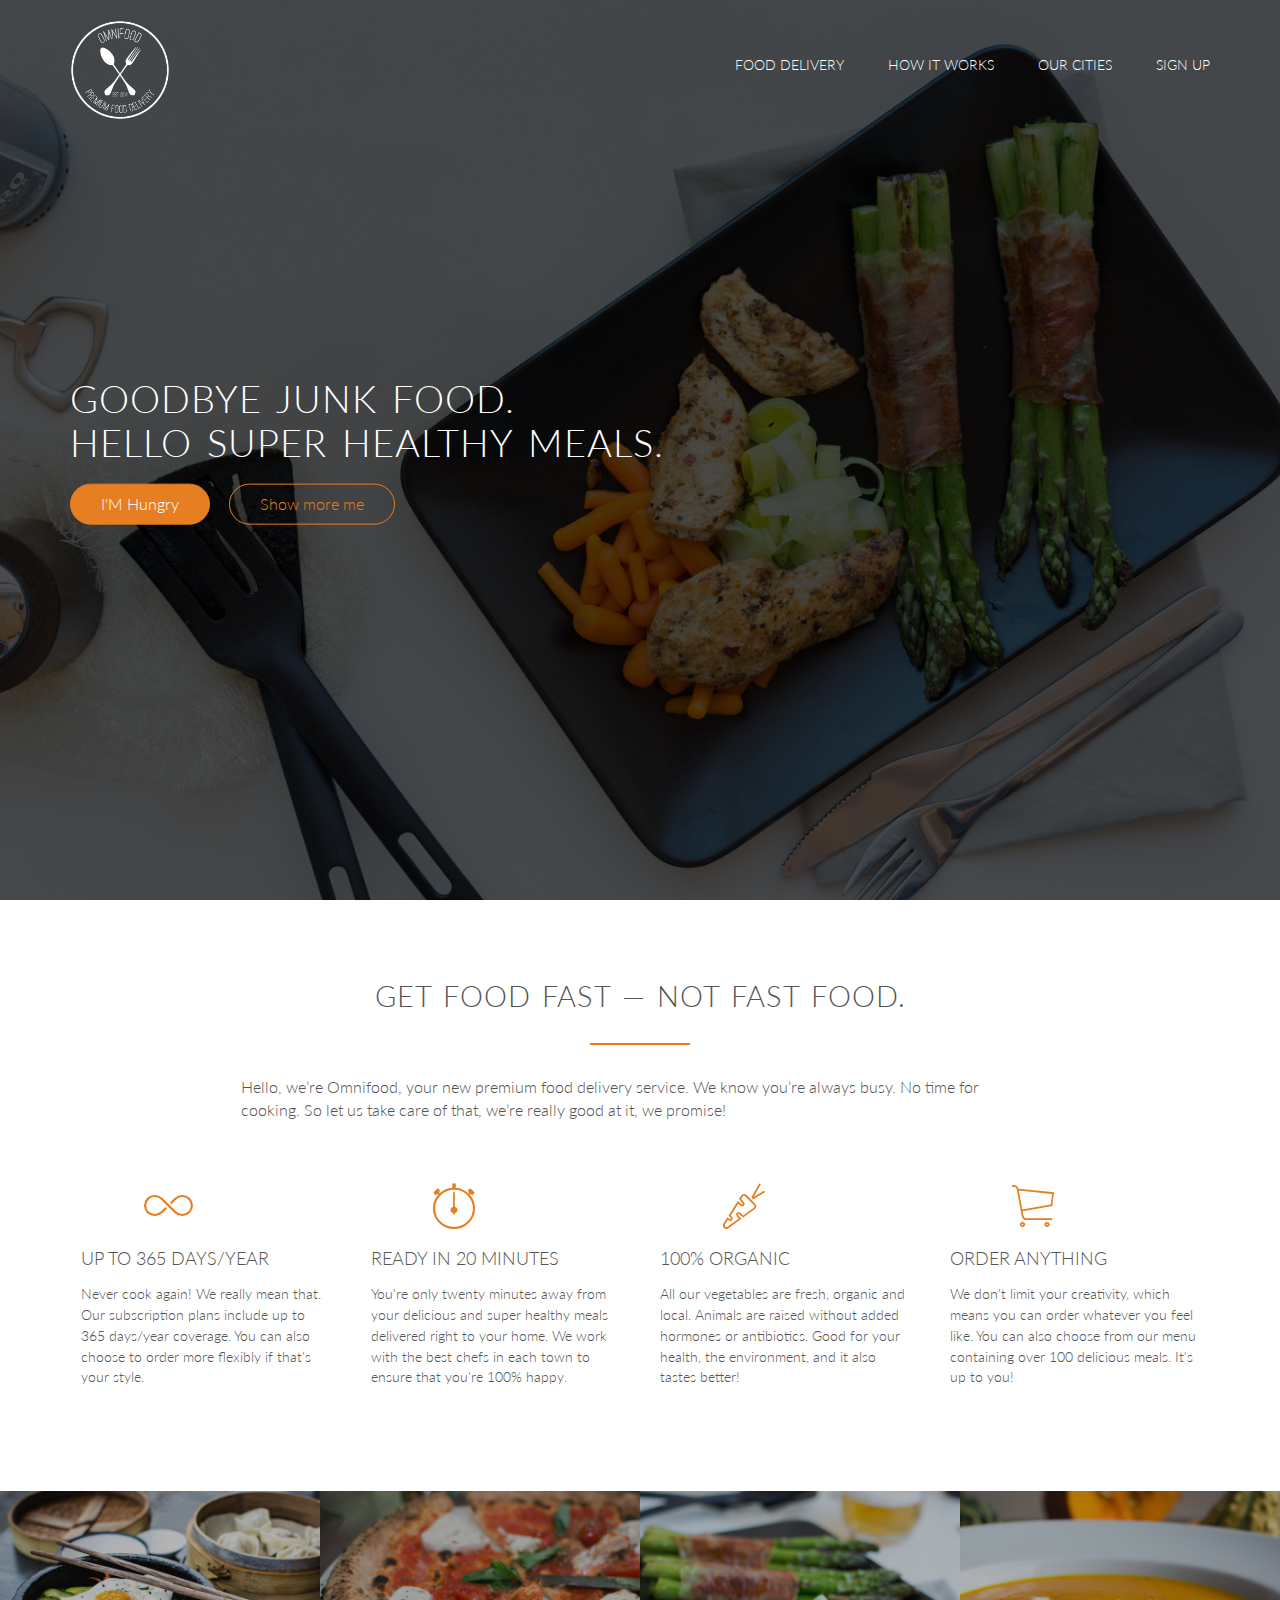
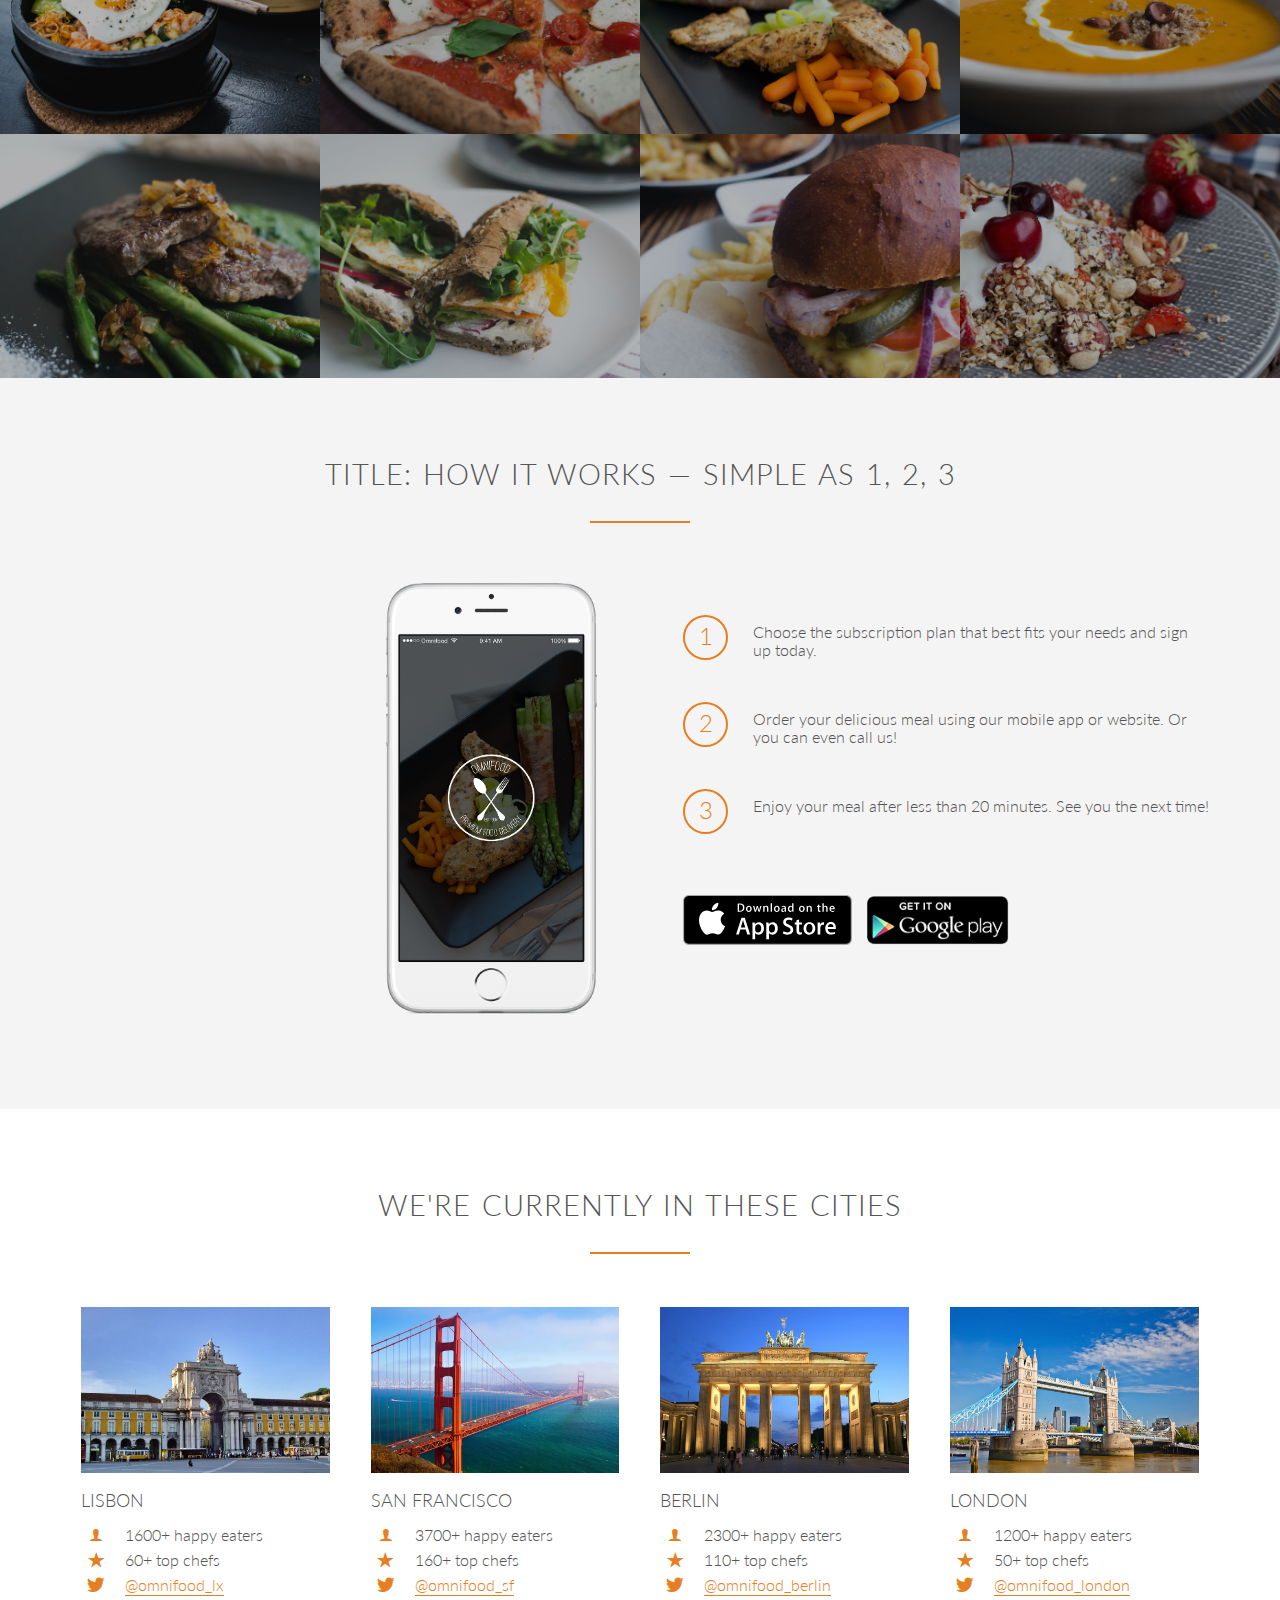
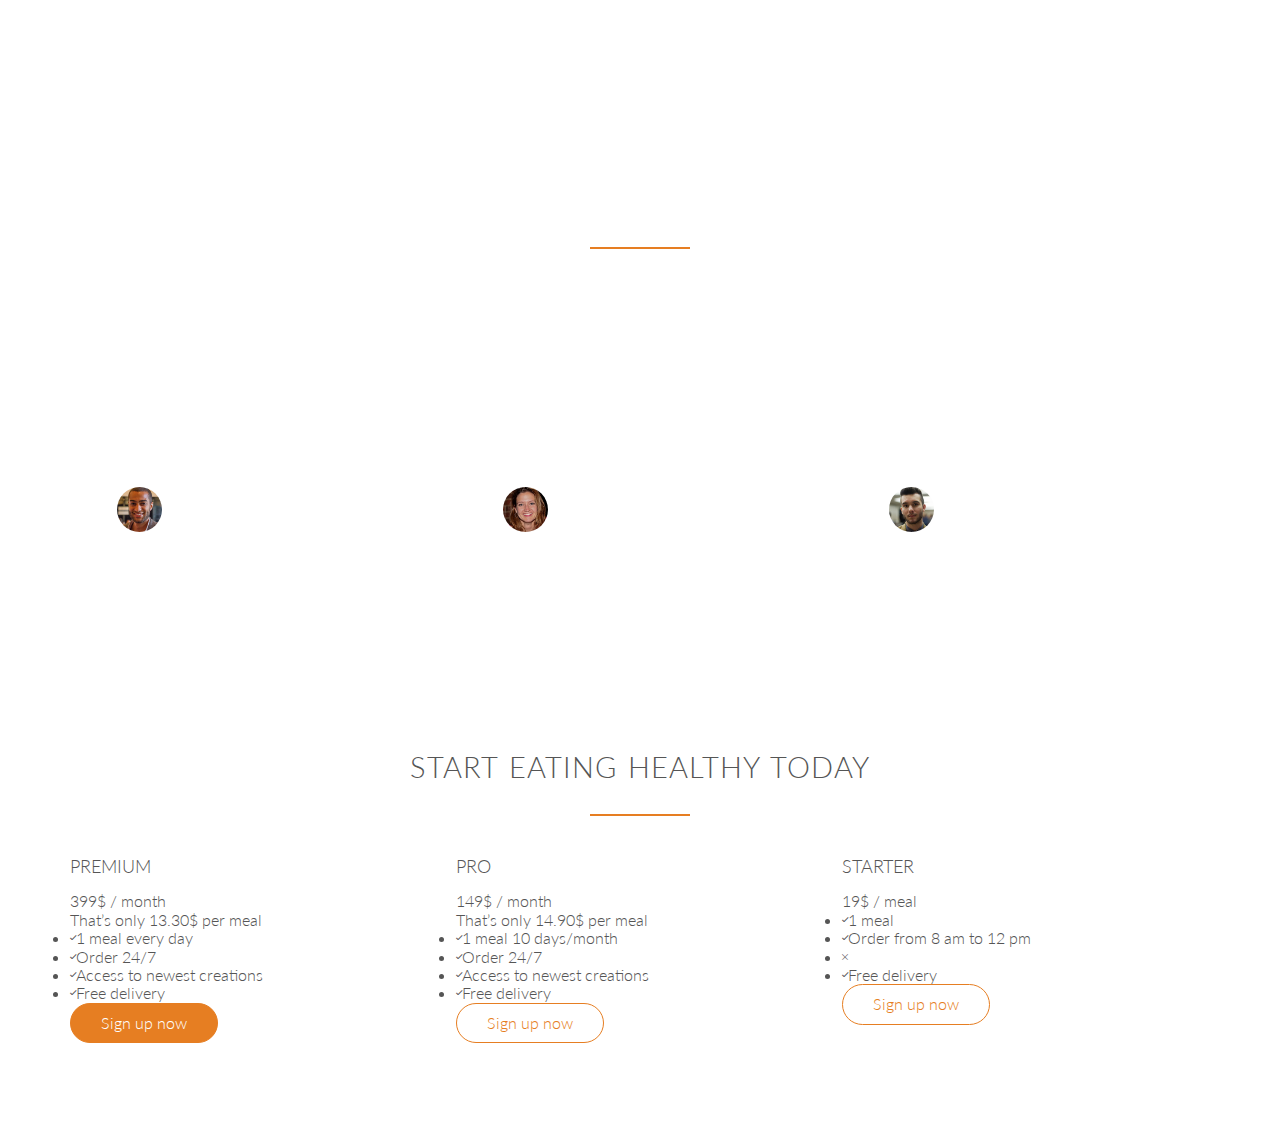
==== omnifood_project/index.html @ 82d88db8 "plans section has been created in html" ====
<!DOCTYPE html>
<html lang="en">
    <head>
        <link rel="stylesheet" type="text/css" href="vendors/css/normalize.css"> 
        <link rel="stylesheet" type="text/css" href="vendors/css/grid.css"> 
        <link rel="stylesheet" type="text/css" href="vendors/css/ionicons.min.css">
        <link rel="stylesheet" type="text/css" href="resources/css/style.css">
        <link rel="preconnect" href="https://fonts.gstatic.com">
        <link href="https://fonts.googleapis.com/css2?family=Lato:ital,wght@0,100;0,300;0,400;1,300&display=swap" rel="stylesheet">
        <title>Omnifood</title>
    
    </head>
    <body>
        <header>
            <nav>
                <div class="row">
                    <img src="resources/img/logo-white.png" alt="Omnifood logo" class="logo">
                    <ul class="main-nav">
                        <li><a href="#">Food delivery</a></li>
                        <li><a href="#">How it works</a></li>
                        <li><a href="#">Our cities</a></li>
                        <li><a href="#">Sign up </a></li>
                    </ul>
                </div>
            </nav>
            <div class="hero-text-box">

                <h1>Goodbye junk food.<br> Hello super healthy meals.</h1>
                <a class="btn btn-full" href="#">I'M Hungry</a>
                <a class="btn btn-ghost" href="#">Show more me</a>
            </div>
        
        </header>
        
        <section class="section-features">
            <div class="row">
                <h2>Get food fast &mdash; not fast food.</h2>
                <p class="long-copy">Hello, we’re Omnifood, your new premium food delivery service. We know you’re always busy. No time for cooking. So let us take care of that, we’re really good at it, we promise!
                </p>
            </div>
            
            <div class="row">
                
                <div class="col span-1-of-4 box">
                    <i class="ion-ios-infinite-outline icon-big"></i>
                    <h3>Up to 365 days/year</h3>
                    <p>Never cook again! We really mean that. Our subscription plans include up to 365 days/year coverage. You can also choose to order more flexibly if that's your style.</p>
                </div>                
                <div class="col span-1-of-4 box">
                    <i class="ion-ios-stopwatch-outline icon-big"></i>
                    <h3>Ready in 20 minutes</h3>
                    <p>You're only twenty minutes away from your delicious and super healthy meals delivered right to your home. We work with the best chefs in each town to ensure that you're 100% happy.</p>
                </div>                
                <div class="col span-1-of-4 box">
                    <i class="ion-ios-nutrition-outline icon-big"></i>
                    <h3>100% organic</h3>
                    <p>All our vegetables are fresh, organic and local. Animals are raised without added hormones or antibiotics. Good for your health, the environment, and it also tastes better!</p>
                </div>                
                <div class="col span-1-of-4 box">
                    <i class="ion-ios-cart-outline icon-big"></i>
                    <h3>Order anything</h3>
                    <p>We don't limit your creativity, which means you can order whatever you feel like. You can also choose from our menu containing over 100 delicious meals. It's up to you!</p>
                </div>
                
            </div>
            
        </section>
        
        <section class="section-meals">
            <ul class="meals-showcase clearfix">
                <li>
                <figure class="meal-photo">
                    <img src="resources/img/1.jpg" alt="Korean bibimbap with egg and vegetables">    
                </figure>
                </li>                 
                <li>
                <figure class="meal-photo">
                    <img src="resources/img/2.jpg" alt="Simple italian pizza with cherry tomatoes">    
                </figure>
                </li>                 
                <li>
                <figure class="meal-photo">
                    <img src="resources/img/3.jpg" alt="Chicken breast steak with vegetables">    
                </figure>
                </li>                 
                <li>
                <figure class="meal-photo">
                    <img src="resources/img/4.jpg" alt="Autumn pumpkin soup">    
                </figure>
                </li> 
            </ul>            
            <ul class="meals-showcase clearfix">
                <li>
                <figure class="meal-photo">
                    <img src="resources/img/5.jpg" alt="Paleo beef steak with vegetables">    
                </figure>
                </li>                 
                <li>
                <figure class="meal-photo">
                    <img src="resources/img/6.jpg" alt="Healthy baguette with egg and vegetables">    
                </figure>
                </li>                 
                <li>
                <figure class="meal-photo">
                    <img src="resources/img/7.jpg" alt="Burger with cheddar and bacon">    
                </figure>
                </li>                 
                <li>
                <figure class="meal-photo">
                    <img src="resources/img/8.jpg" alt="Granola with cherries and strawberries">    
                </figure>
                </li> 
            </ul>
        </section>
        
        <section class="section-steps">
            <div class="row">
                <h2>Title: How it works &mdash; Simple as 1, 2, 3</h2>
            </div>
            <div class="row">
                <div class="col span-1-of-2 steps-box">
                    <img src="resources/img/app-iPhone.png" alt="Onifood app on iPhone" class="app-screen">
                    
                </div>
                <div class="col span-1-of-2 steps-box">
                    <div class="works-step">
                        <div>1</div>
                        <p>Choose the subscription plan that best fits your needs and sign up today.</p>
                    </div>                    
                    <div class="works-step">
                        <div>2</div>
                        <p>Order your delicious meal using our mobile app or website. Or you can even call us!</p>
                    </div>                    
                    <div class="works-step">
                        <div>3</div>
                        <p>Enjoy your meal after less than 20 minutes. See you the next time!</p>
                    </div>
                    
                    <a href="#" class="btn-app"><img src="resources/img/download-app.svg" alt="App Store Button"></a>                 <a href="#" class="btn-app"><img src="resources/img/download-app-android.png" alt="Play Store Button"></a>
                </div>
            </div>
        </section>
        
        <section class="section-cities">
            <div class="row">
                <h2>We're currently in these cities</h2>
            </div>
            <div class="row">
                
                <div class="col span-1-of-4 box">
                    <img src="resources/img/lisbon-3.jpg" alt="Lisbon">    
                    <h3>Lisbon</h3>
                        <div class="city-feature">
                    <i class="ion-ios-person icon-small"></i>
                    1600+ happy eaters
                    </div>
                        <div class="city-feature">
                    <i class="ion-ios-star icon-small"></i>
                    60+ top chefs
                    </div>
                    <div class="city-feature">
                    <i class="ion-social-twitter icon-small"></i>    <a href="#">@omnifood_lx</a>
                        </div>
                    </div>
                <div class="col span-1-of-4 box">
                    <img src="resources/img/san-francisco.jpg" alt="San Francisco">    
                    <h3>San Francisco</h3>
                    <div class="city-feature">
                        <i class="ion-ios-person icon-small"></i> 
                        3700+ happy eaters </div>
                    <div class="city-feature">
                        <i class="ion-ios-star icon-small"></i>
                        160+ top chefs </div>
                    <div class="city-feature">
                        <i class="ion-social-twitter icon-small"></i> 
                        <a href="#">@omnifood_sf</a>
                        </div>
                    </div>                
                <div class="col span-1-of-4 box">
                    <img src="resources/img/berlin.jpg" alt="Berlin">    
                    <h3>Berlin</h3>
                    <div class="city-feature">
                        <i class="ion-ios-person icon-small"></i> 
                        2300+ happy eaters </div>
                    <div class="city-feature">
                        <i class="ion-ios-star icon-small"></i>
                        110+ top chefs </div>
                    <div class="city-feature">
                        <i class="ion-social-twitter icon-small"></i> 
                        <a href="#">@omnifood_berlin </a>
                        </div>
                    </div>                
                <div class="col span-1-of-4 box">
                    <img src="resources/img/london.jpg" alt="London">    
                    <h3>London</h3>
                    <div class="city-feature">
                        <i class="ion-ios-person icon-small"></i> 
                        1200+ happy eaters </div>
                    <div class="city-feature">
                        <i class="ion-ios-star icon-small"></i>
                        50+ top chefs </div>
                    <div class="city-feature">
                        <i class="ion-social-twitter icon-small"></i> 
                        <a href="#">@omnifood_london</a>
                        </div>
                    </div>
                </div>   
        </section>
        <section class="section-testimonials">
            <div class="row">
                <h2>Our customers can't live without us</h2>
            </div>
            <div class="row">
                <div class="col span-1-of-3">
                <blockquote>
                    Omnifood is just awesome! I just launched a startup which leaves me with no time for cooking, so Omnifood is a life-saver. Now that I got used to it, I couldn't live without my daily meals!
                    <cite><img src="resources/img/customer-1.jpg"> Alberto Duncan</cite>
                </blockquote>
                </div>
                <div class="col span-1-of-3">
                <blockquote>
Inexpensive, healthy and great-tasting meals, delivered right to my home. We have lots of food delivery here in Lisbon, but no one comes even close to Omifood. Me and my family are so in love!
                    <cite><img src="resources/img/customer-2.jpg"> Joana Silva</cite>
                </blockquote>
                </div>           
                <div class="col span-1-of-3">
                <blockquote>
I was looking for a quick and easy food delivery service in San Franciso. I tried a lot of them and ended up with Omnifood. Best food delivery service in the Bay Area. Keep up the great work!
                    <cite><img src="resources/img/customer-3.jpg"> Milton Chapman</cite>
                </blockquote>
                </div>
            </div>
        </section>
        <section class="section-plans">
            <div class="row">
                <h2>Start eating healthy today</h2>
            </div>
            <div class="row">
                <div class="col span-1-of-3">
                <div class="plan-box">
                    <div>
                        <h3>Premium</h3>
                        <p class="plan-price">399$ / month</p>
                        <p class="plan -price-meal">That’s only 13.30$ per meal</p>
                    </div>                  
                    <div>
                        <ul>
                            <li><i class="ion-ios-checkmark-empty"></i>1 meal every day</li>       <li><i class="ion-ios-checkmark-empty"></i>Order 24/7</li>       
                            <li><i class="ion-ios-checkmark-empty"></i>Access to newest creations</li>       
                            <li><i class="ion-ios-checkmark-empty"></i>Free delivery</li>       
                        </ul> 
                    </div>                    
                    <div>
                    <a href="#" class="btn btn-full">Sign up now</a>
                    </div>    
                
                </div>
                
                </div>                
                
                <div class="col span-1-of-3">
                <div class="plan-box">
                    <div>
                        <h3>Pro</h3>
                        <p class="plan-price">149$ / month</p>
                        <p class="plan -price-meal">That’s only 14.90$ per meal</p>
                    </div>                  
                    <div>
                        <ul>
                            <li><i class="ion-ios-checkmark-empty"></i>1 meal 10 days/month</li>       <li><i class="ion-ios-checkmark-empty"></i>Order 24/7</li>       
                            <li><i class="ion-ios-checkmark-empty"></i>Access to newest creations</li>       
                            <li><i class="ion-ios-checkmark-empty"></i>Free delivery</li>       
                        </ul> 
                    </div>                    
                    <div>
                    <a href="#" class="btn btn-ghost">Sign up now</a>
                    </div>    
                
                </div>
                
                </div>                
                
                <div class="col span-1-of-3">
                <div class="plan-box">
                    <div>
                        <h3>Starter</h3>
                        <p class="plan-price">19$ / meal</p>
                        <p class="plan -price-meal"></p>
                    </div>                  
                    <div>
                        <ul>
                            <li><i class="ion-ios-checkmark-empty"></i>1 meal</li>       
                            <li><i class="ion-ios-checkmark-empty"></i>Order from 8 am to 12 pm</li>  
                            <li><i class="ion-ios-close-empty"></i></li>   
                            <li><i class="ion-ios-checkmark-empty"></i>Free delivery</li>       
                        </ul> 
                    </div>                    
                    <div>
                    <a href="#" class="btn btn-ghost">Sign up now</a>
                    </div>    
                
                </div>
                
                </div>
            
            </div>
        
        </section>
        
    </body>
</html>

<!--


Plan 2: Pro
149$ per month
That’s only 14.90$ per meal
1 meal 10 days/month
Order 24/7
Access to newest creations
Free delivery


Plan 3: Starter
19$ per meal
1 meal
Order from 8 am to 12 pm
Free delivery
-->
---- omnifood_project/vendors/css/grid.css ----
/*  SECTIONS  ============================================================================= */

.section {
	clear: both;
	padding: 0px;
	margin: 0px;
}

/*  GROUPING  ============================================================================= */

.row {
    zoom: 1; /* For IE 6/7 (trigger hasLayout) */
}

.row:before,
.row:after {
    content:"";
    display:table;
}
.row:after {
    clear:both;
}

/*  GRID COLUMN SETUP   ==================================================================== */

.col {
	display: block;
	float:left;
	margin: 1% 0 1% 1.6%;
}

.col:first-child { margin-left: 0; } /* all browsers except IE6 and lower */


/*  REMOVE MARGINS AS ALL GO FULL WIDTH AT 480 PIXELS */

@media only screen and (max-width: 480px) {
	.col { 
		/*margin: 1% 0 1% 0%;*/
        margin: 0;
	}
}


/*  GRID OF TWO   ============================================================================= */


.span-2-of-2 {
	width: 100%;
}

.span-1-of-2 {
	width: 49.2%;
}

/*  GO FULL WIDTH AT LESS THAN 480 PIXELS */

@media only screen and (max-width: 480px) {
	.span-2-of-2 {
		width: 100%; 
	}
	.span-1-of-2 {
		width: 100%; 
	}
}


/*  GRID OF THREE   ============================================================================= */

	
.span-3-of-3 {
	width: 100%; 
}

.span-2-of-3 {
	width: 66.13%; 
}

.span-1-of-3 {
	width: 32.26%; 
}


/*  GO FULL WIDTH AT LESS THAN 480 PIXELS */

@media only screen and (max-width: 480px) {
	.span-3-of-3 {
		width: 100%; 
	}
	.span-2-of-3 {
		width: 100%; 
	}
	.span-1-of-3 {
		width: 100%;
	}
}

/*  GRID OF FOUR   ============================================================================= */

	
.span-4-of-4 {
	width: 100%; 
}

.span-3-of-4 {
	width: 74.6%; 
}

.span-2-of-4 {
	width: 49.2%; 
}

.span-1-of-4 {
	width: 23.8%; 
}


/*  GO FULL WIDTH AT LESS THAN 480 PIXELS */

@media only screen and (max-width: 480px) {
	.span-4-of-4 {
		width: 100%; 
	}
	.span-3-of-4 {
		width: 100%; 
	}
	.span-2-of-4 {
		width: 100%; 
	}
	.span-1-of-4 {
		width: 100%; 
	}
}


/*  GRID OF FIVE   ============================================================================= */

	
.span-5-of-5 {
	width: 100%;
}

.span-4-of-5 {
  	width: 79.68%; 
}

.span-3-of-5 {
  	width: 59.36%; 
}

.span-2-of-5 {
  	width: 39.04%;
}

.span-1-of-5 {
  	width: 18.72%;
}


/*  GO FULL WIDTH AT LESS THAN 480 PIXELS */

@media only screen and (max-width: 480px) {
	.span-5-of-5 {
		width: 100%; 
	}
	.span-4-of-5 {
		width: 100%; 
	}
	.span-3-of-5 {
		width: 100%; 
	}
	.span-2-of-5 {
		width: 100%; 
	}
	.span-1-of-5 {
		width: 100%; 
	}
}


/*  GRID OF SIX   ============================================================================= */


.span-6-of-6 {
	width: 100%;
}

.span-5-of-6 {
  	width: 83.06%;
}

.span-4-of-6 {
  	width: 66.13%;
}

.span-3-of-6 {
  	width: 49.2%;
}

.span-2-of-6 {
  	width: 32.26%;
}

.span-1-of-6 {
  	width: 15.33%;
}


/*  GO FULL WIDTH AT LESS THAN 480 PIXELS */

@media only screen and (max-width: 480px) {
	.span-6-of-6 {
		width: 100%; 
	}
	.span-5-of-6 {
		width: 100%; 
	}
	.span-4-of-6 {
		width: 100%; 
	}
	.span-3-of-6 {
		width: 100%; 
	}
	.span-2-of-6 {
		width: 100%; 
	}
	.span-1-of-6 {
		width: 100%; 
	}
}



/*  GRID OF SEVEN   ============================================================================= */


.span-7-of-7 {
	width: 100%;
}

.span-6-of-7 {
	width: 85.48%;
}

.span-5-of-7 {
  	width: 70.97%;
}

.span-4-of-7 {
  	width: 56.45%;
}

.span-3-of-7 {
  	width: 41.94%;
}

.span-2-of-7 {
  	width: 27.42%;
}

.span-1-of-7 {
  	width: 12.91%;
}


/*  GO FULL WIDTH AT LESS THAN 480 PIXELS */

@media only screen and (max-width: 480px) {
	.span-7-of-7 {
		width: 100%; 
	}
	.span-6-of-7 {
		width: 100%; 
	}
	.span-5-of-7 {
		width: 100%; 
	}
	.span-4-of-7 {
		width: 100%; 
	}
	.span-3-of-7 {
		width: 100%; 
	}
	.span-2-of-7 {
		width: 100%; 
	}
	.span-1-of-7 {
		width: 100%; 
	}
}


/*  GRID OF EIGHT   ============================================================================= */

	
.span-8-of-8 {
	width: 100%;
}

.span-7-of-8 {
	width: 87.3%; 
}

.span-6-of-8 {
	width: 74.6%; 
}

.span-5-of-8 {
	width: 61.9%; 
}

.span-4-of-8 {
	width: 49.2%; 
}

.span-3-of-8 {
	width: 36.5%;
}

.span-2-of-8 {
	width: 23.8%; 
}

.span-1-of-8 {
	width: 11.1%; 
}


/*  GO FULL WIDTH AT LESS THAN 480 PIXELS */

@media only screen and (max-width: 480px) {
	.span-8-of-8 {
		width: 100%; 
	}
	.span-7-of-8 {
		width: 100%; 
	}
	.span-6-of-8 {
		width: 100%; 
	}
	.span-5-of-8 {
		width: 100%; 
	}
	.span-4-of-8 {
		width: 100%; 
	}
	.span-3-of-8 {
		width: 100%; 
	}
	.span-2-of-8 {
		width: 100%; 
	}
	.span-1-of-8 {
		width: 100%; 
	}
}


/*  GRID OF NINE   ============================================================================= */


.span-9-of-9 {
	width: 100%;
}

.span-8-of-9 {
	width: 88.71%;
}

.span-7-of-9 {
	width: 77.42%; 
}

.span-6-of-9 {
	width: 66.13%; 
}

.span-5-of-9 {
	width: 54.84%; 
}

.span-4-of-9 {
	width: 43.55%; 
}

.span-3-of-9 {
	width: 32.26%;
}

.span-2-of-9 {
	width: 20.97%; 
}

.span-1-of-9 {
	width: 9.68%; 
}


/*  GO FULL WIDTH AT LESS THAN 480 PIXELS */

@media only screen and (max-width: 480px) {
	.span-9-of-9 {
		width: 100%; 
	}
	.span-8-of-9 {
		width: 100%; 
	}
	.span-7-of-9 {
		width: 100%; 
	}
	.span-6-of-9 {
		width: 100%; 
	}
	.span-5-of-9 {
		width: 100%; 
	}
	.span-4-of-9 {
		width: 100%; 
	}
	.span-3-of-9 {
		width: 100%; 
	}
	.span-2-of-9 {
		width: 100%; 
	}
	.span-1-of-9 {
		width: 100%; 
	}
}


/*  GRID OF TEN   ============================================================================= */


.span-10-of-10 {
	width: 100%;
}

.span-9-of-10 {
	width: 89.84%;
}

.span-8-of-10 {
	width: 79.68%;
}

.span-7-of-10 {
	width: 69.52%; 
}

.span-6-of-10 {
	width: 59.36%; 
}

.span-5-of-10 {
	width: 49.2%; 
}

.span-4-of-10 {
	width: 39.04%; 
}

.span-3-of-10 {
	width: 28.88%;
}

.span-2-of-10 {
	width: 18.72%; 
}

.span-1-of-10 {
	width: 8.56%; 
}


/*  GO FULL WIDTH AT LESS THAN 480 PIXELS */

@media only screen and (max-width: 480px) {
	.span-10-of-10 {
		width: 100%; 
	}
	.span-9-of-10 {
		width: 100%; 
	}
	.span-8-of-10 {
		width: 100%; 
	}
	.span-7-of-10 {
		width: 100%; 
	}
	.span-6-of-10 {
		width: 100%; 
	}
	.span-5-of-10 {
		width: 100%; 
	}
	.span-4-of-10 {
		width: 100%; 
	}
	.span-3-of-10 {
		width: 100%; 
	}
	.span-2-of-10 {
		width: 100%; 
	}
	.span-1-of-10 {
		width: 100%; 
	}
}


/*  GRID OF ELEVEN   ============================================================================= */

.span-11-of-11 {
	width: 100%;
}

.span-10-of-11 {
	width: 90.76%;
}

.span-9-of-11 {
	width: 81.52%;
}

.span-8-of-11 {
	width: 72.29%;
}

.span-7-of-11 {
	width: 63.05%; 
}

.span-6-of-11 {
	width: 53.81%; 
}

.span-5-of-11 {
	width: 44.58%; 
}

.span-4-of-11 {
	width: 35.34%; 
}

.span-3-of-11 {
	width: 26.1%;
}

.span-2-of-11 {
	width: 16.87%; 
}

.span-1-of-11 {
	width: 7.63%; 
}


/*  GO FULL WIDTH AT LESS THAN 480 PIXELS */

@media only screen and (max-width: 480px) {
	.span-11-of-11 {
		width: 100%; 
	}
	.span-10-of-11 {
		width: 100%; 
	}
	.span-9-of-11 {
		width: 100%; 
	}
	.span-8-of-11 {
		width: 100%; 
	}
	.span-7-of-11 {
		width: 100%; 
	}
	.span-6-of-11 {
		width: 100%; 
	}
	.span-5-of-11 {
		width: 100%; 
	}
	.span-4-of-11 {
		width: 100%; 
	}
	.span-3-of-11 {
		width: 100%; 
	}
	.span-2-of-11 {
		width: 100%; 
	}
	.span-1-of-11 {
		width: 100%; 
	}
}


/*  GRID OF TWELVE   ============================================================================= */

.span-12-of-12 {
	width: 100%;
}

.span-11-of-12 {
	width: 91.53%;
}

.span-10-of-12 {
	width: 83.06%;
}

.span-9-of-12 {
	width: 74.6%;
}

.span-8-of-12 {
	width: 66.13%;
}

.span-7-of-12 {
	width: 57.66%; 
}

.span-6-of-12 {
	width: 49.2%; 
}

.span-5-of-12 {
	width: 40.73%; 
}

.span-4-of-12 {
	width: 32.26%; 
}

.span-3-of-12 {
	width: 23.8%;
}

.span-2-of-12 {
	width: 15.33%; 
}

.span-1-of-12 {
	width: 6.86%; 
}


/*  GO FULL WIDTH AT LESS THAN 480 PIXELS */

@media only screen and (max-width: 480px) {
	.span-12-of-12 {
		width: 100%; 
	}
	.span-11-of-12 {
		width: 100%; 
	}
	.span-10-of-12 {
		width: 100%; 
	}
	.span-9-of-12 {
		width: 100%; 
	}
	.span-8-of-12 {
		width: 100%; 
	}
	.span-7-of-12 {
		width: 100%; 
	}
	.span-6-of-12 {
		width: 100%; 
	}
	.span-5-of-12 {
		width: 100%; 
	}
	.span-4-of-12 {
		width: 100%; 
	}
	.span-3-of-12 {
		width: 100%; 
	}
	.span-2-of-12 {
		width: 100%; 
	}
	.span-1-of-12 {
		width: 100%; 
	}
}
---- omnifood_project/resources/css/style.css ----
/*
Orange color: #e67e22
*/

/* -----------------------------*/
/* Basic setup */
/* -----------------------------*/

*{
    margin: 0;
    padding: 0;
    box-sizing: border-box;
}

html {
    background: #fff;
    color: #555;
    font-family:'Lato', 'Arial', sans-serif;
    font-weight: 300;
    font-size: 20 px;
    text-rendering: optimizeLegibility;
}

.clearfix {zoom:1}
.clearfix:after {
    content: '.';
    clear: both;
    display: block;
    height: 0;
    visibility: hidden;
    
}

/* -----------------------------*/
/* Reusable components */
/* -----------------------------*/

.row {
    max-width: 1140px;
    margin: 0 auto;
    
}

section {
    padding: 80px 0;
}

.box {
    padding: 1%;
}

/* --------Headings-------*/

h1, 
h2, 
h3 {

    font-weight: 300;
    text-transform: uppercase;
   
   
}

h1{
    margin-top: 0;
    margin-bottom: 20px;
    color: #fff;
    font-size: 240%;
    word-spacing: 4px;
    letter-spacing: 1px;
}

h2 {
    font-size: 180%;
    word-spacing: 2px;
    text-align: center;
    margin-bottom: 30px;
    letter-spacing: 1px;
}

h3 {
    font-size: 110%;
    margin-bottom: 15px;
}

h2:after {
    display: block;
    height: 2px;
    background-color: #e67e22;
    content: " ";
    width: 100px;
    margin: 0 auto;
    margin-top: 30px;
}
/* --------Paragraphs-------*/
.long-copy {
    line-height: 145%;
    width: 70%;
    margin-left: 15%;
}

.box p {
    font-size: 90%;
    line-height: 145%;
}

/* --------Icons-------*/
.icon-big {
    font-size: 350%;
    display: block;
    color:#e67e22;
    margin-bottom: 10px;
    margin-left:25%;
}

.icon-small {
    display: inline-block;
    width: 30px;
    text-align: center;
    color: #e67e22;
    font-size: 120%;
    margin-right: 10px;
    /*secrets to align text and icons*/
    line-height: 120%;
    vertical-align: middle;
    margin-top: -5px;
    
}

/*----LINKS-------*/
a:link,
a:visited {
    color: #e67e22;
    text-decoration: none;
    padding-bottom: 1px;
    border-bottom: 1px solid #e67e22;
    transition: border-bottom 0.2s, color 0.2s;  
}

a:hover,
a:active {
    color: #555;
    border-bottom: 1px solid transparent ;
}

/* --------Buttons-------*/

.btn:link,
.btn:visited {
    display: inline-block;
    padding: 10px 30px;
    font-weight: 300;
    text-decoration: none;
    border-radius: 200px;
    color: #fff;
    transition: background-color 0.2s, border 0.2s, color 0.2s;
}

.btn-full:link,
.btn-full:visited {
    background-color: #e67e22;
    border: 1px solid #e67e22;
    color: #fff;
    margin-right: 15px;
}

.btn-ghost:link,
.btn-ghost:visited {
    border: 1px solid #e67e22;
    color: #e67e22;
    
}

.btn:hover,
.btn:active {
    background-color: #cf6d17;
    
}

.btn-full:hover,
.btn-full:active {
    border: 1px solid #cf6d17;
}

.btn-ghost:hover,
.btn-ghost:active {
    border: 1px solid #cf6d17;
    color: #fff;
    
}

/* -----------------------------*/
/* Header */
/* -----------------------------*/

header {
    background-image: linear-gradient(rgba(0, 0, 0, 0.7), rgba(0, 0, 0, 0.7)), url(img/hero.jpg);
    background-size: cover;
    background-position: center;
    height: 100vh;
    background-attachment: fixed;
}

.hero-text-box {
    position: absolute;
    width: 1140px;
    top: 50%;
    left: 50%;
    transform: translate(-50%, -50%);
    
}

.logo {
    height: 100px;
    width: auto;
    float: left;
    margin-top: 20px;
}

.main-nav {
    float: right;
    list-style: none;
    margin-top: 55px;
}

.main-nav li {
    display: inline-block;
    margin-left: 40px;
}

.main-nav li a:link,
.main-nav li a:visited{
    padding: 8px 0;
    color: #fff;
    text-decoration: none;
    text-transform: uppercase;
    font-size: 90%;
    border-bottom: 2px solid transparent;
    transition: border-bottom 0.2s;
} 

.main-nav li a:hover,
.main-nav li a:active{
    border-bottom: 2px solid #e67e22;
}

/* -----------------------------*/
/* FEATURES */
/* -----------------------------*/
.section-features .long-copy {
    margin-bottom: 30px;
}

/* -----------------------------*/
/* MEALS */
/* -----------------------------*/

.section-meals {
    padding: 0;
}

.meals-showcase {
    list-style: none;
    width: 100%;
}

.meals-showcase li {
    display: block;
    float: left;
    width: 25%;
}
.meal-photo {
    width: 100%;
    margin: 0;
    overflow: hidden;
    background: #000;
}

.meal-photo img {
    opacity: 0.7;
    width: 100%;
    height: auto;
    transform: scale(1.15);
    transition: transform 0.5s, opacity 0.5s;
}

.meal-photo img:hover {
    opacity: 1;
    transform: scale(1.03);
    
}

/* -----------------------------*/
/* HOW IT WORKS */
/* -----------------------------*/

.section-steps {
    background-color: #f4f4f4;
}

.steps-box:first-child {
    margin-top: 30px;
    text-align: right;
    padding-right: 3%;
}

.steps-box:last-child {
    padding-left: 3%;
    margin-top: 70px;
    
}

.app-screen {
    width: 40%;
}

.works-step {
    margin-bottom: 50px;
}

.works-step:last-of-type {
    margin-bottom: 80px;
}

.works-step div {
    color:#e67e22;
    border: 2px solid #e67e22;
    display: inline-block;
    border-radius: 50%;
    height:45px;
    width:45px;
    text-align: center;
    padding: 5px;
    float: left;
    font-size: 150%;
    margin-right: 25px;
    margin-top: -8px;
    
}
.btn-app:link,
btn-app:visited {
    border: 0;
}

.btn-app img {
    height: 50px;
    width: auto;
    margin-right: 10px;
} 

/* -----------------------------*/
/* CITIES */
/* -----------------------------*/

.box img {
    width: 100%;
    height: auto;
    margin-bottom: 15px;
    
}
.city-feature {
    margin-bottom: 5px;
}
/* -----------------------------*/
/* TEASTIMONIALS */
/* -----------------------------*/

.section-testimonials {
    background-image:linear-gradient(rgba(0, 0, 0, 0.8), rgba(0, 0, 0, 0.8)),url(img/back-customers.jpg);
    background-size: cover;
    color:#fff;
    background-attachment: fixed;
}

blockquote{
    padding: 2%;
    font-style: italic;
    line-height: 155%;
    position: relative;
    margin: 40px;
}

blockquote:before {
    content: "\201C";
    font-size: 500%;
    display: block;
    position: absolute;
    top: -5px;
    left: -5px;
}

cite {
    font-size: 90%;
    margin-top: 25px;
    display: block;
    
}

cite img {
    height: 45px;
    border-radius: 50%;
    margin-right: 10px;
    vertical-align: middle;
}
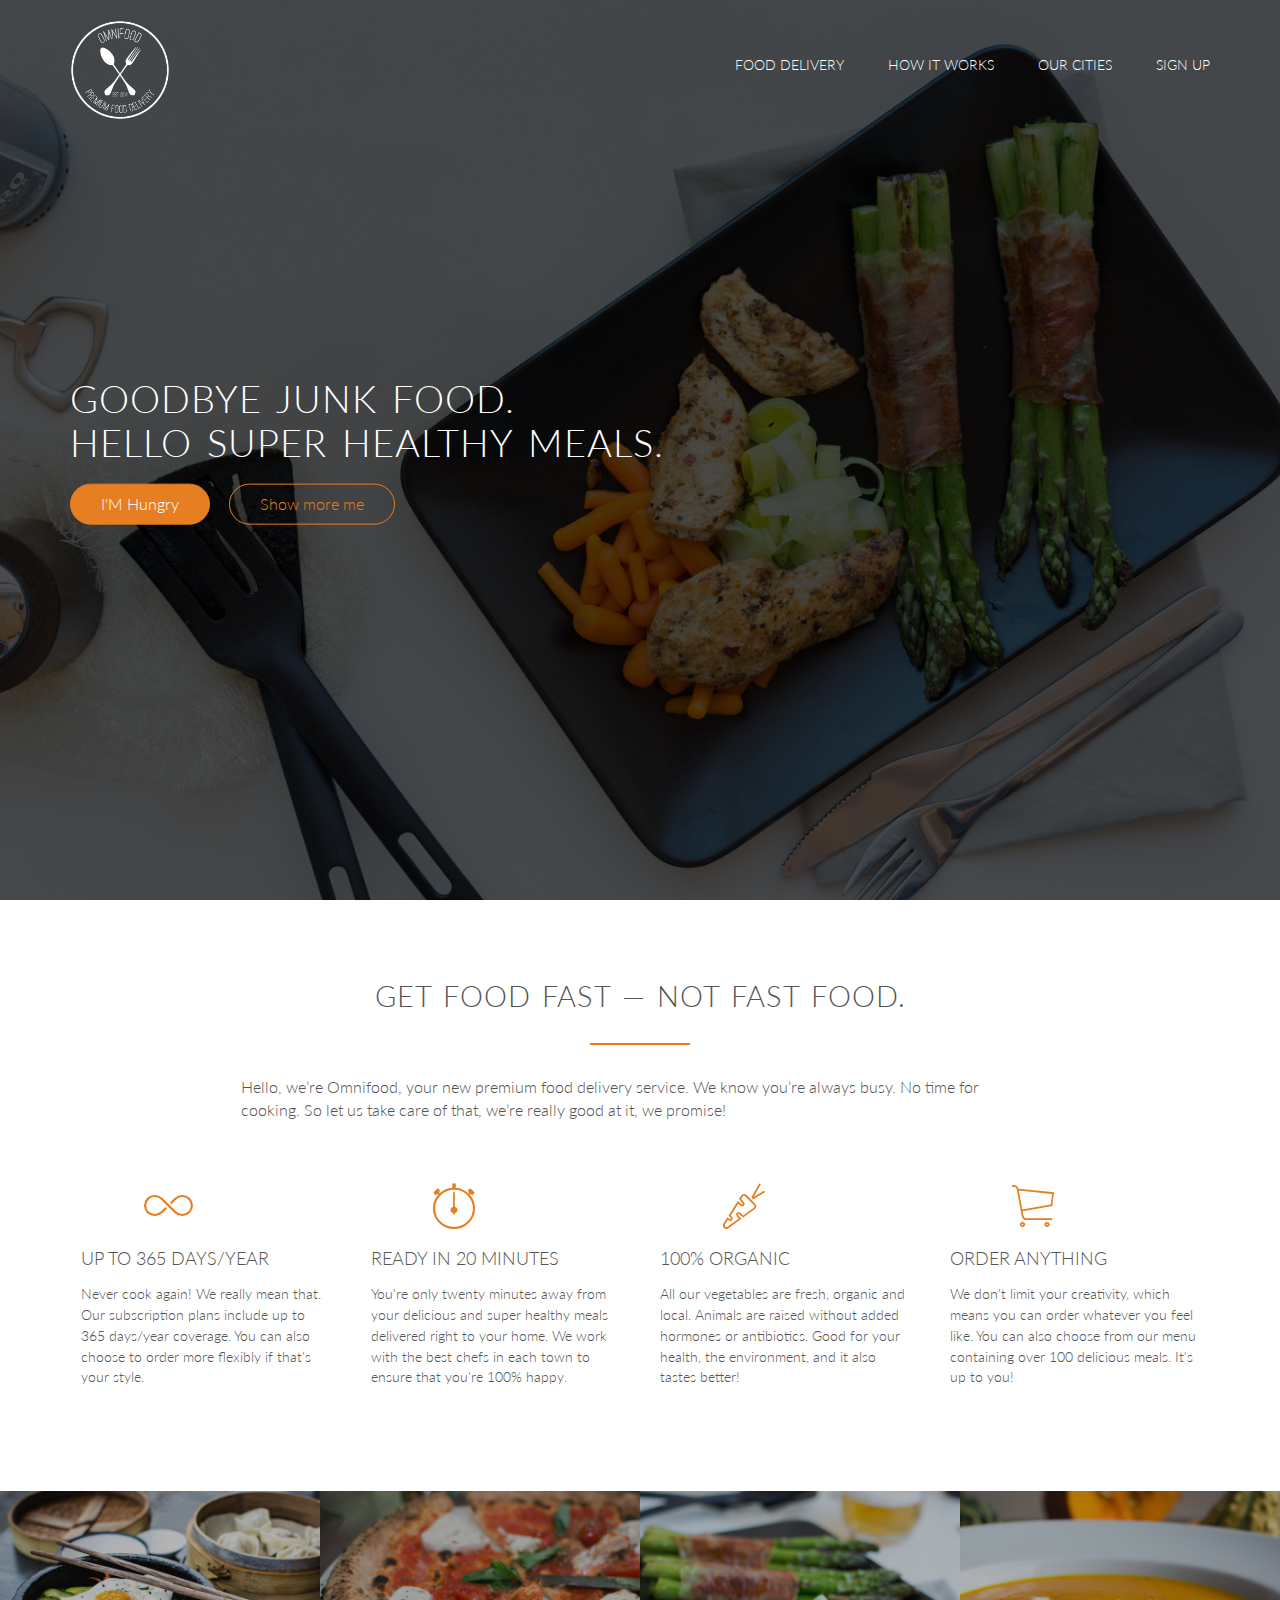
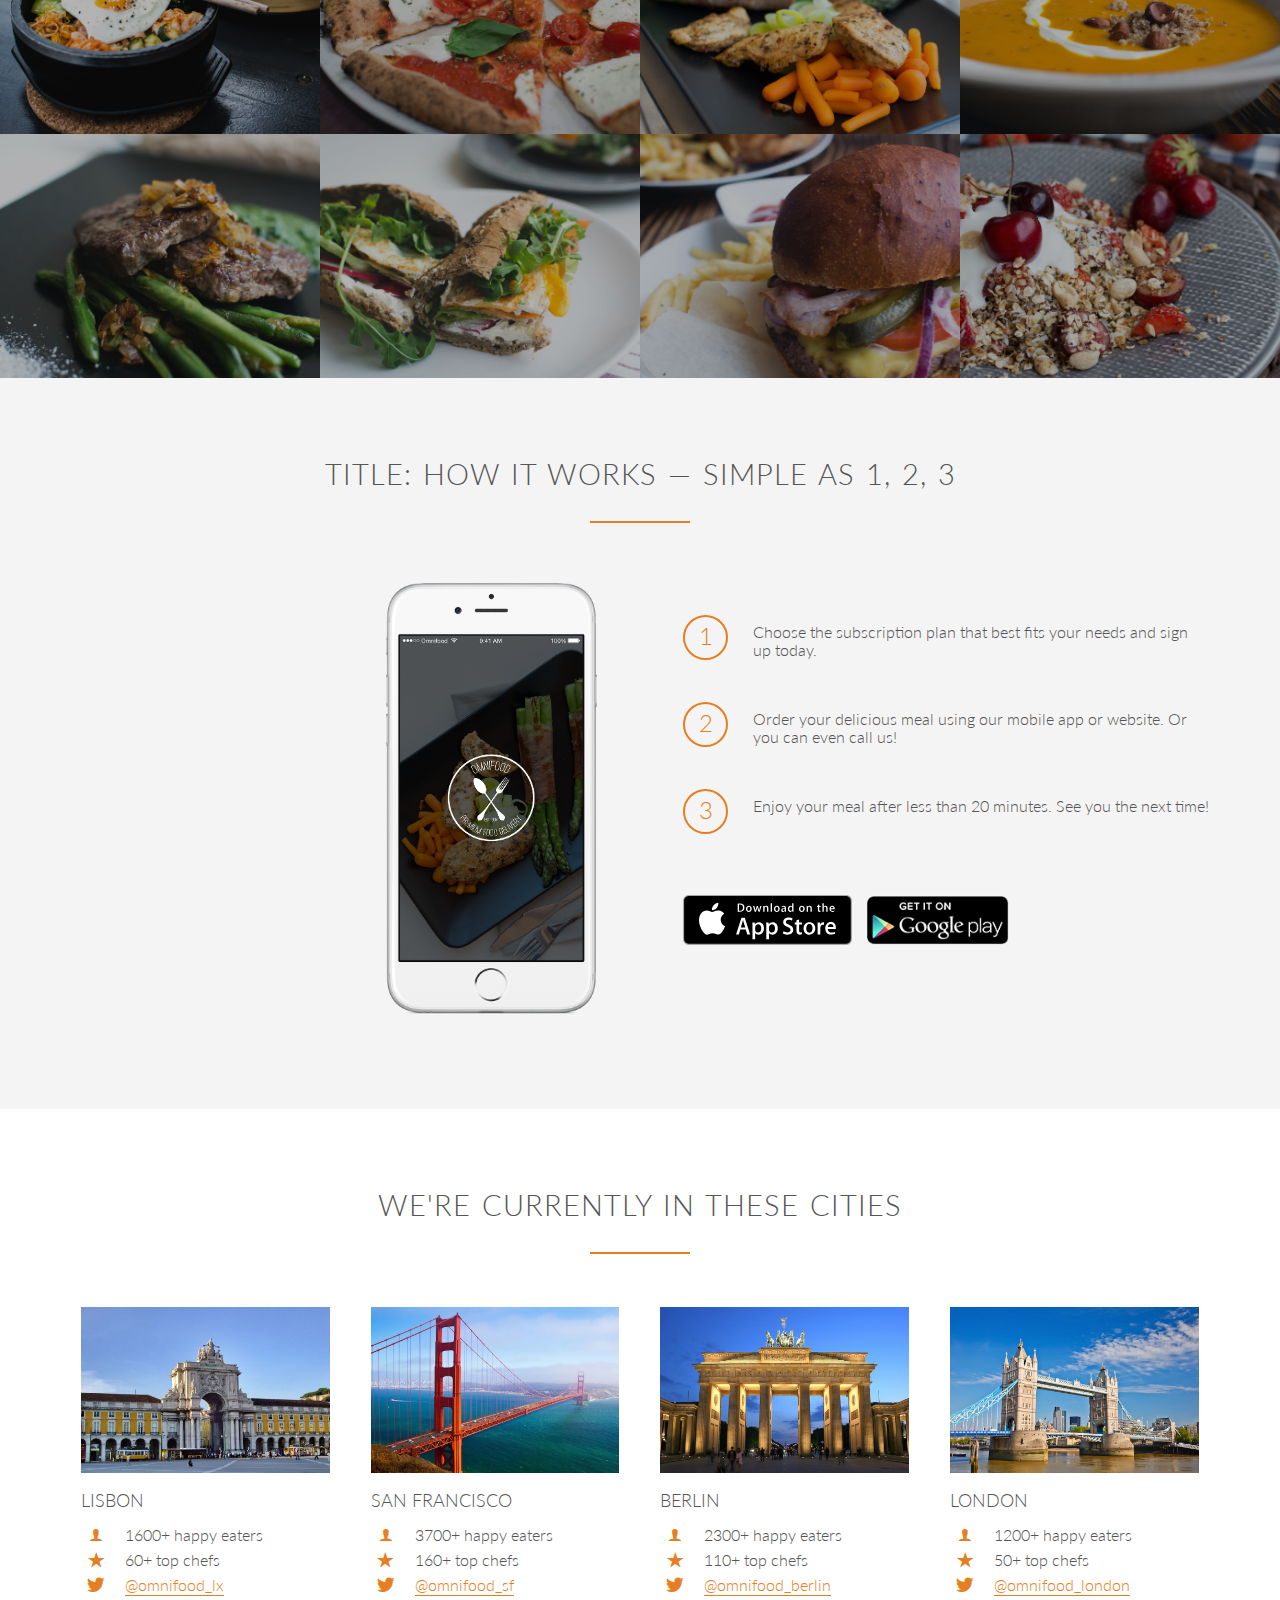
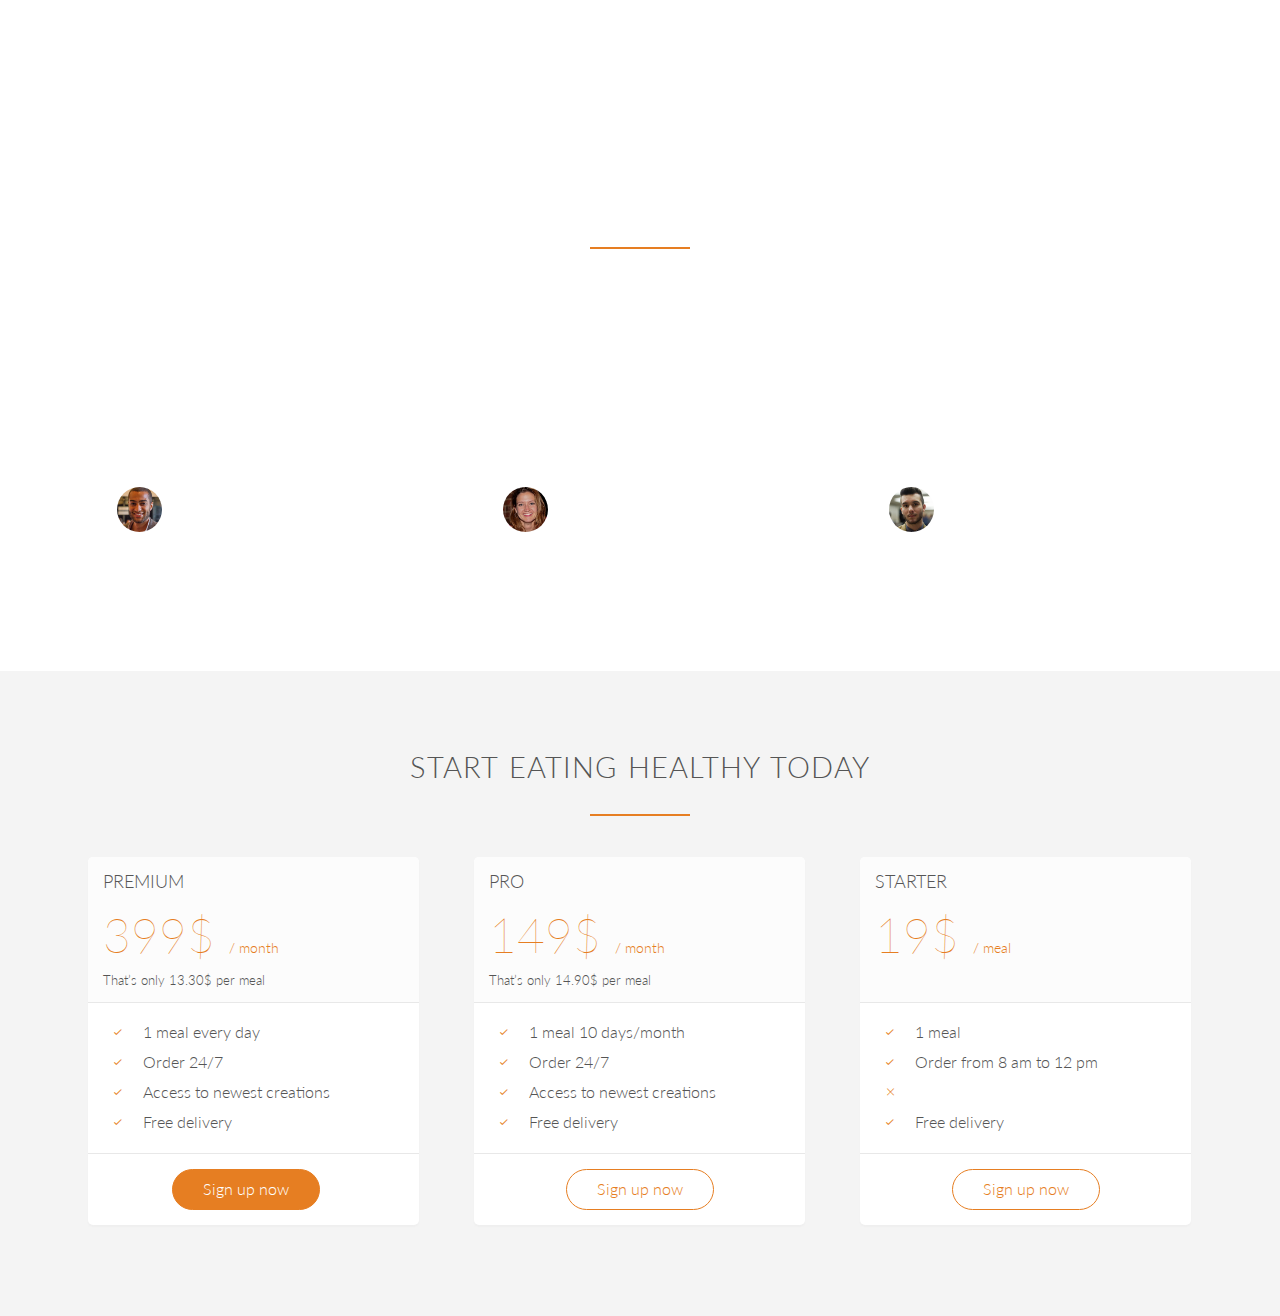
==== commit 1222cb1b: "plans section has been formated by css" ====
--- a/omnifood_project/index.html
+++ b/omnifood_project/index.html
@@ -240,14 +240,14 @@
                 <div class="plan-box">
                     <div>
                         <h3>Premium</h3>
-                        <p class="plan-price">399$ / month</p>
-                        <p class="plan -price-meal">That’s only 13.30$ per meal</p>
+                        <p class="plan-price">399$ <span>/ month</span></p>
+                        <p class="plan-price-meal">That’s only 13.30$ per meal</p>
                     </div>                  
                     <div>
                         <ul>
-                            <li><i class="ion-ios-checkmark-empty"></i>1 meal every day</li>       <li><i class="ion-ios-checkmark-empty"></i>Order 24/7</li>       
-                            <li><i class="ion-ios-checkmark-empty"></i>Access to newest creations</li>       
-                            <li><i class="ion-ios-checkmark-empty"></i>Free delivery</li>       
+                            <li><i class="ion-ios-checkmark-empty icon-small"></i>1 meal every day</li>       <li><i class="ion-ios-checkmark-empty icon-small"></i>Order 24/7</li>       
+                            <li><i class="ion-ios-checkmark-empty icon-small"></i>Access to newest creations</li>       
+                            <li><i class="ion-ios-checkmark-empty icon-small"></i>Free delivery</li>       
                         </ul> 
                     </div>                    
                     <div>
@@ -262,14 +262,14 @@
                 <div class="plan-box">
                     <div>
                         <h3>Pro</h3>
-                        <p class="plan-price">149$ / month</p>
-                        <p class="plan -price-meal">That’s only 14.90$ per meal</p>
+                        <p class="plan-price">149$ <span>/ month</span></p>
+                        <p class="plan-price-meal">That’s only 14.90$ per meal</p>
                     </div>                  
                     <div>
                         <ul>
-                            <li><i class="ion-ios-checkmark-empty"></i>1 meal 10 days/month</li>       <li><i class="ion-ios-checkmark-empty"></i>Order 24/7</li>       
-                            <li><i class="ion-ios-checkmark-empty"></i>Access to newest creations</li>       
-                            <li><i class="ion-ios-checkmark-empty"></i>Free delivery</li>       
+                            <li><i class="ion-ios-checkmark-empty icon-small"></i>1 meal 10 days/month</li>       <li><i class="ion-ios-checkmark-empty icon-small"></i>Order 24/7</li>       
+                            <li><i class="ion-ios-checkmark-empty icon-small"></i>Access to newest creations</li>       
+                            <li><i class="ion-ios-checkmark-empty icon-small"></i>Free delivery</li>       
                         </ul> 
                     </div>                    
                     <div>
@@ -284,15 +284,15 @@
                 <div class="plan-box">
                     <div>
                         <h3>Starter</h3>
-                        <p class="plan-price">19$ / meal</p>
-                        <p class="plan -price-meal"></p>
+                        <p class="plan-price">19$ <span>/ meal</span></p>
+                        <p class="plan-price-meal">&nbsp</p>
                     </div>                  
                     <div>
                         <ul>
-                            <li><i class="ion-ios-checkmark-empty"></i>1 meal</li>       
-                            <li><i class="ion-ios-checkmark-empty"></i>Order from 8 am to 12 pm</li>  
-                            <li><i class="ion-ios-close-empty"></i></li>   
-                            <li><i class="ion-ios-checkmark-empty"></i>Free delivery</li>       
+                            <li><i class="ion-ios-checkmark-empty icon-small"></i>1 meal</li>       
+                            <li><i class="ion-ios-checkmark-empty icon-small"></i>Order from 8 am to 12 pm</li>  
+                            <li><i class="ion-ios-close-empty icon-small"></i></li>   
+                            <li><i class="ion-ios-checkmark-empty icon-small"></i>Free delivery</li>       
                         </ul> 
                     </div>                    
                     <div>
--- a/omnifood_project/resources/css/style.css
+++ b/omnifood_project/resources/css/style.css
@@ -403,5 +403,57 @@
     vertical-align: middle;
 }
 
-
-
+/* -----------------------------*/
+/* SIGN UP */
+/* -----------------------------*/
+
+.section-plans {
+    background-color: #f4f4f4;
+}
+
+.plan-box {
+    background-color: #fff;
+    border-radius: 5px;
+    width: 90%;
+    margin-left: 5%;
+    box-shadow: 0 2px 2px #efefef;
+}
+
+.plan-box div {
+    padding: 15px;
+    border-bottom: 1px solid #e8e8e8;
+}
+
+.plan-box div:first-child { 
+    background-color: #fcfcfc;
+    border-top-left-radius: 5px;
+    border-top-right-radius: 5px;
+}
+
+.plan-box div:last-child {
+    text-align: center;
+    border: none;
+}
+.plan-price {
+    font-size: 300%;
+    margin-bottom: 10px;
+    font-weight: 100;
+    color: #e67e22;
+}
+
+.plan-price span {
+    font-size: 30%;
+    font-weight: 300;
+}
+
+.plan-price-meal {
+    font-size: 80%;
+}
+
+.plan-box ul {
+    list-style: none;
+}
+
+.plan-box ul li {
+    padding: 5px 0;
+}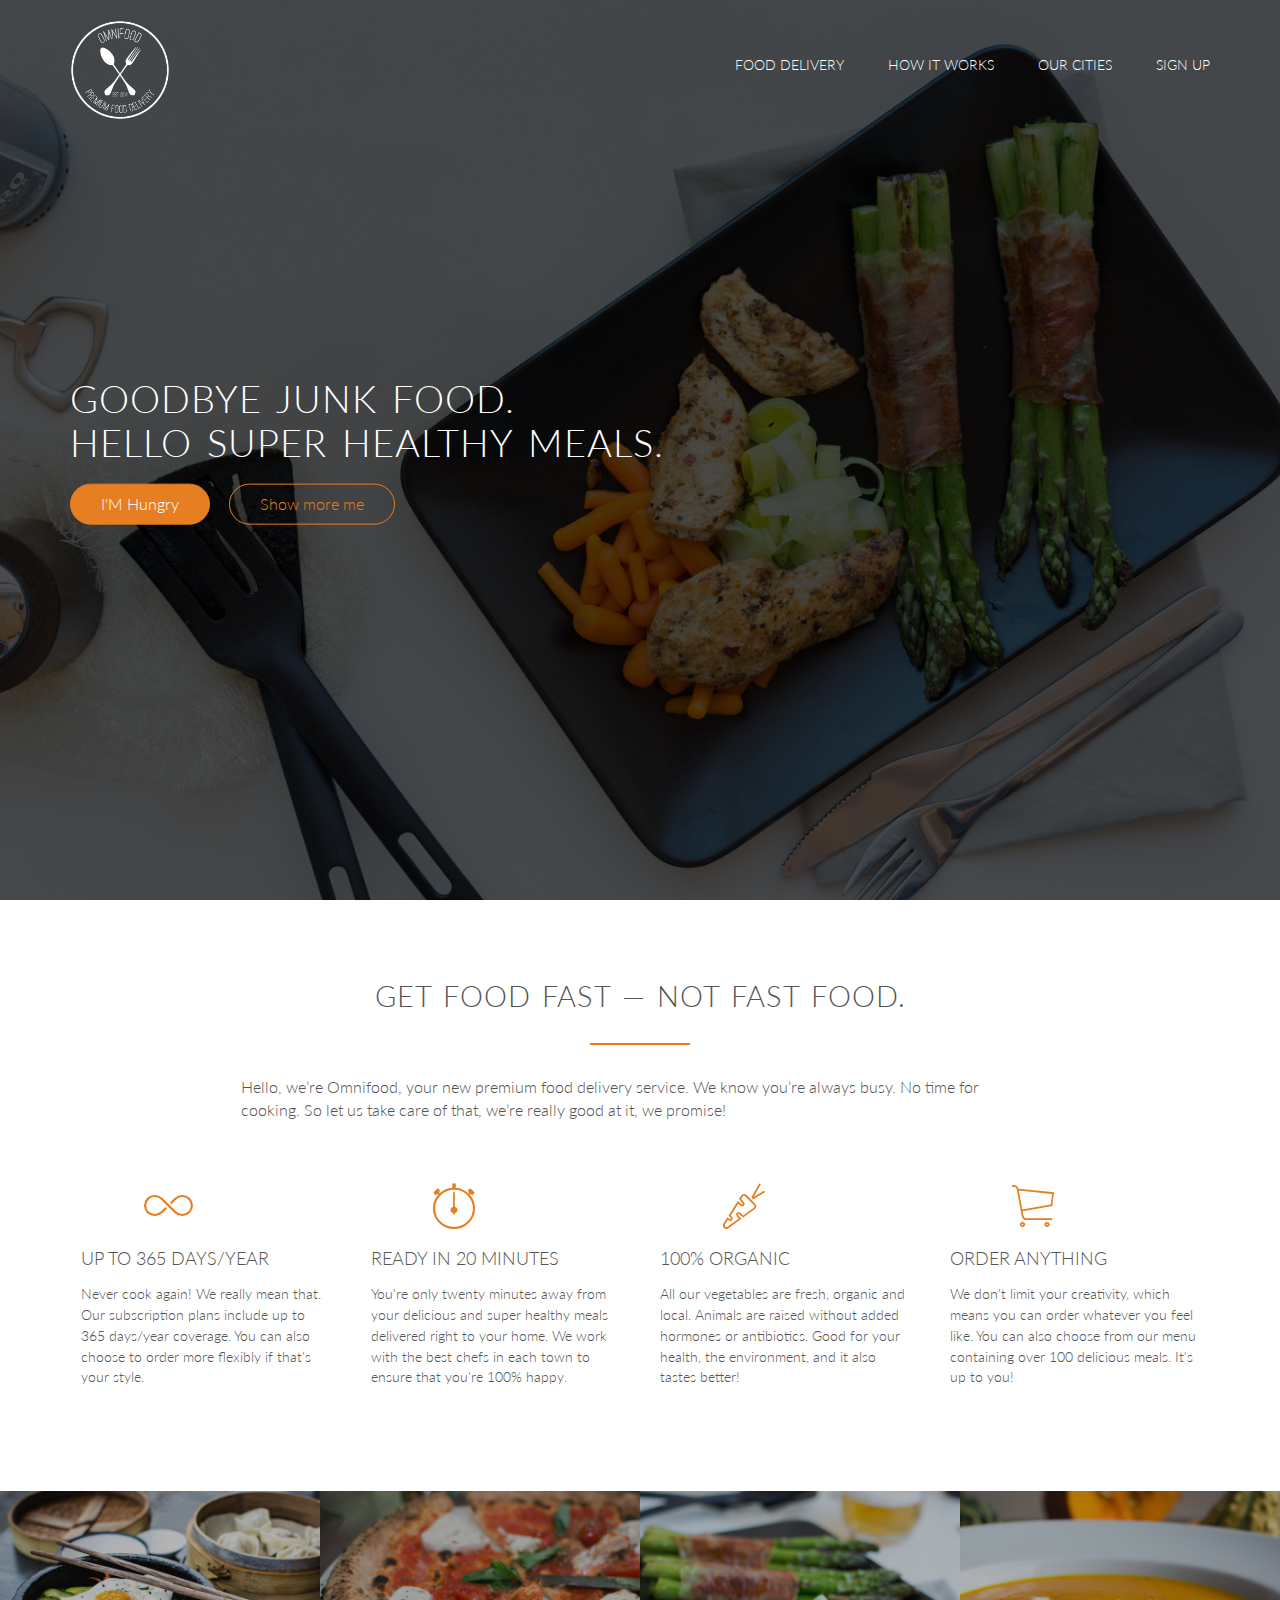
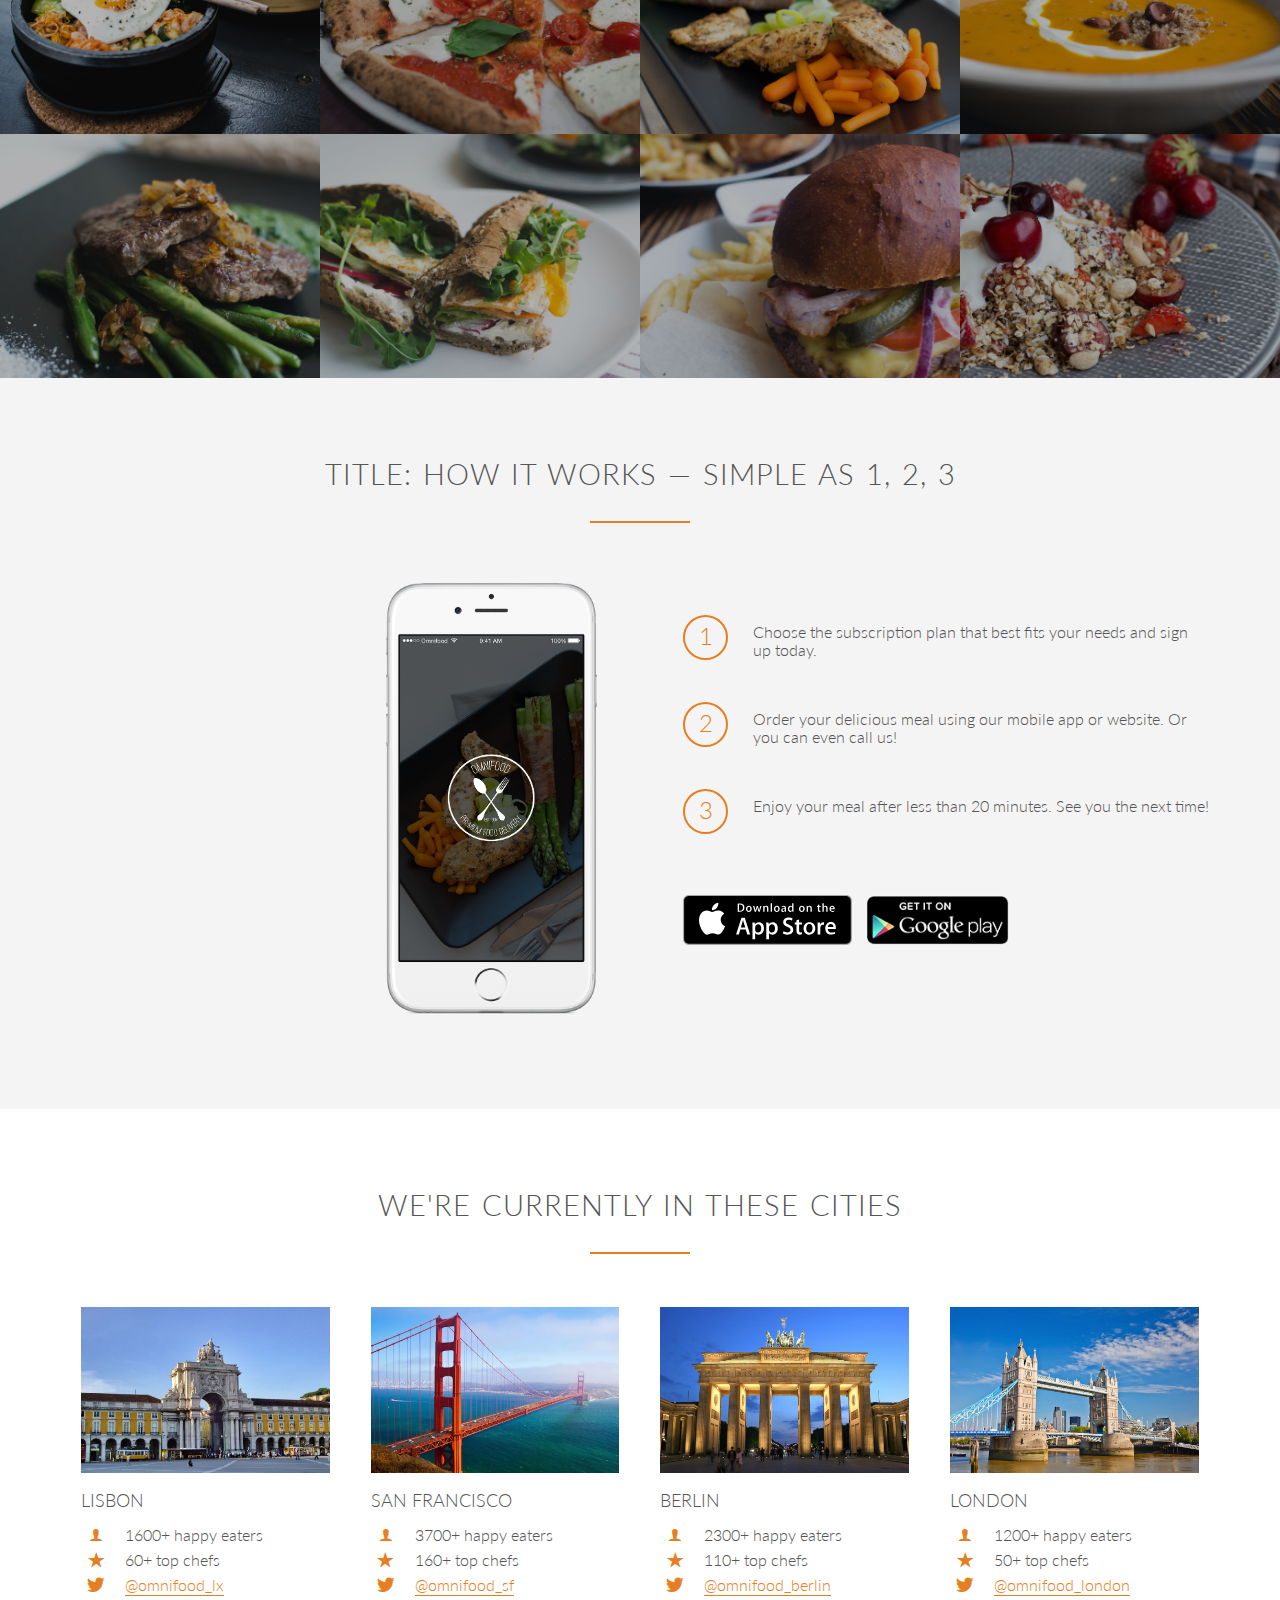
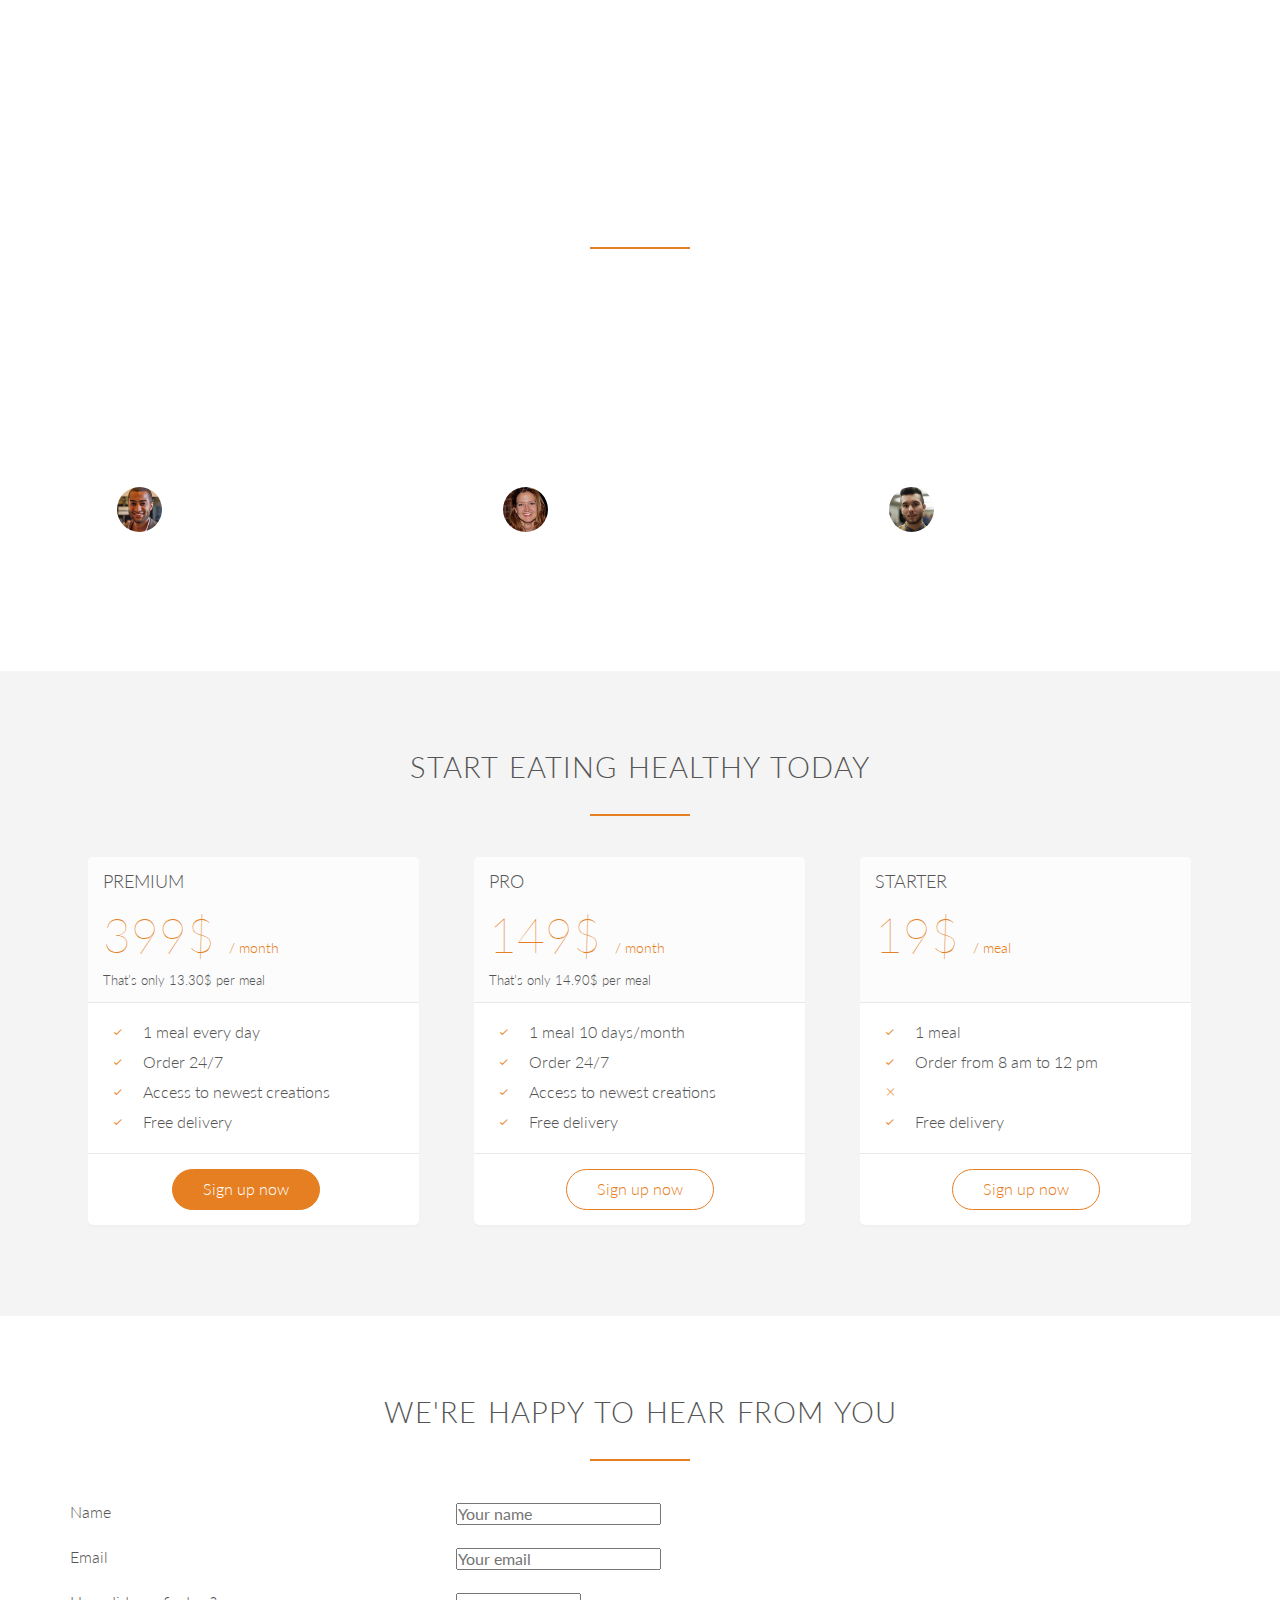
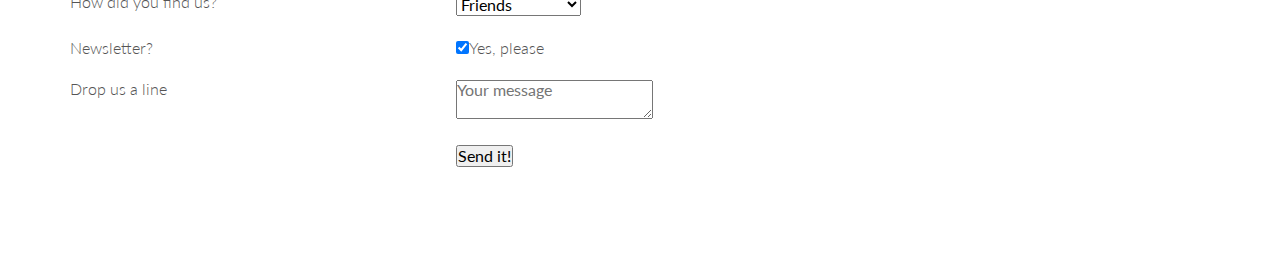
==== commit 4708ff72: "Section form has been created in html" ====
--- a/omnifood_project/index.html
+++ b/omnifood_project/index.html
@@ -292,19 +292,78 @@
                             <li><i class="ion-ios-checkmark-empty icon-small"></i>1 meal</li>       
                             <li><i class="ion-ios-checkmark-empty icon-small"></i>Order from 8 am to 12 pm</li>  
                             <li><i class="ion-ios-close-empty icon-small"></i></li>   
-                            <li><i class="ion-ios-checkmark-empty icon-small"></i>Free delivery</li>       
+                            <li><i class="ion-ios-checkmark-empty icon-small"></i>Free delivery</li>    
                         </ul> 
                     </div>                    
                     <div>
                     <a href="#" class="btn btn-ghost">Sign up now</a>
                     </div>    
-                
-                </div>
-                
-                </div>
+                </div>
+                </div>
+            </div>
+        </section>
+        <section class="section-form">
+            <div class="row">
+                <h2>We're happy to hear from you</h2>
+            </div>
+            <div class="row">
+                <form method="post" action="#" class="contact-form">
+                    <div class="row">
+                        <div class="col span-1-of-3">
+                            <label for="name">Name</label>
+                        </div>
+                        <div class="col span-2-of-3">
+                            <input type="text" name="name" id="name" placeholder="Your name" required>
+                        </div>
+                    </div>                    
+                    <div class="row">
+                        <div class="col span-1-of-3">
+                            <label for="email">Email</label>
+                        </div>
+                        <div class="col span-2-of-3">
+                            <input type="email" name="email" id="email" placeholder="Your email" required>
+                        </div>
+                    </div>                    
+                    <div class="row">
+                        <div class="col span-1-of-3">
+                            <label for="find-us">How did you find us?</label>
+                        </div>
+                        <div class="col span-2-of-3">
+                            <select name="find-us" id="find-us">
+                                <option value="friends" selected>Friends</option>
+                                <option value="search">Search engine</option>
+                                <option value="ad">Advertisement</option>
+                                <option value="other">Other</option>
+                            </select>
+                        </div>
+                        <div class="row">
+                        <div class="col span-1-of-3">
+                            <label >Newsletter?</label>
+                        </div>
+                        <div class="col span-2-of-3">
+                            <input type="checkbox" name="news" id="news" checked>Yes, please
+                        </div>
+                    </div> 
+                        <div class="row">
+                        <div class="col span-1-of-3">
+                            <label>Drop us a line</label>
+                        </div>
+                        <div class="col span-2-of-3">
+                            <textarea name="message" placeholder="Your message"></textarea>
+                        </div>
+                    </div> 
+                                                 <div class="row">
+                        <div class="col span-1-of-3">
+                            <label>&nbsp;</label>
+                        </div>
+                        <div class="col span-2-of-3">
+                            <input type="submit" value="Send it!">
+                        </div>
+                    </div> 
+                    </div>
+                </form>
             
             </div>
-        
         </section>
         
     </body>
@@ -312,19 +371,10 @@
 
 <!--
 
-
-Plan 2: Pro
-149$ per month
-That’s only 14.90$ per meal
-1 meal 10 days/month
-Order 24/7
-Access to newest creations
-Free delivery
-
-
-Plan 3: Starter
-19$ per meal
-1 meal
-Order from 8 am to 12 pm
-Free delivery
+Fields to include:
+Name
+Email
+How did you find us?
+Newsletter
+Drop us a line
 -->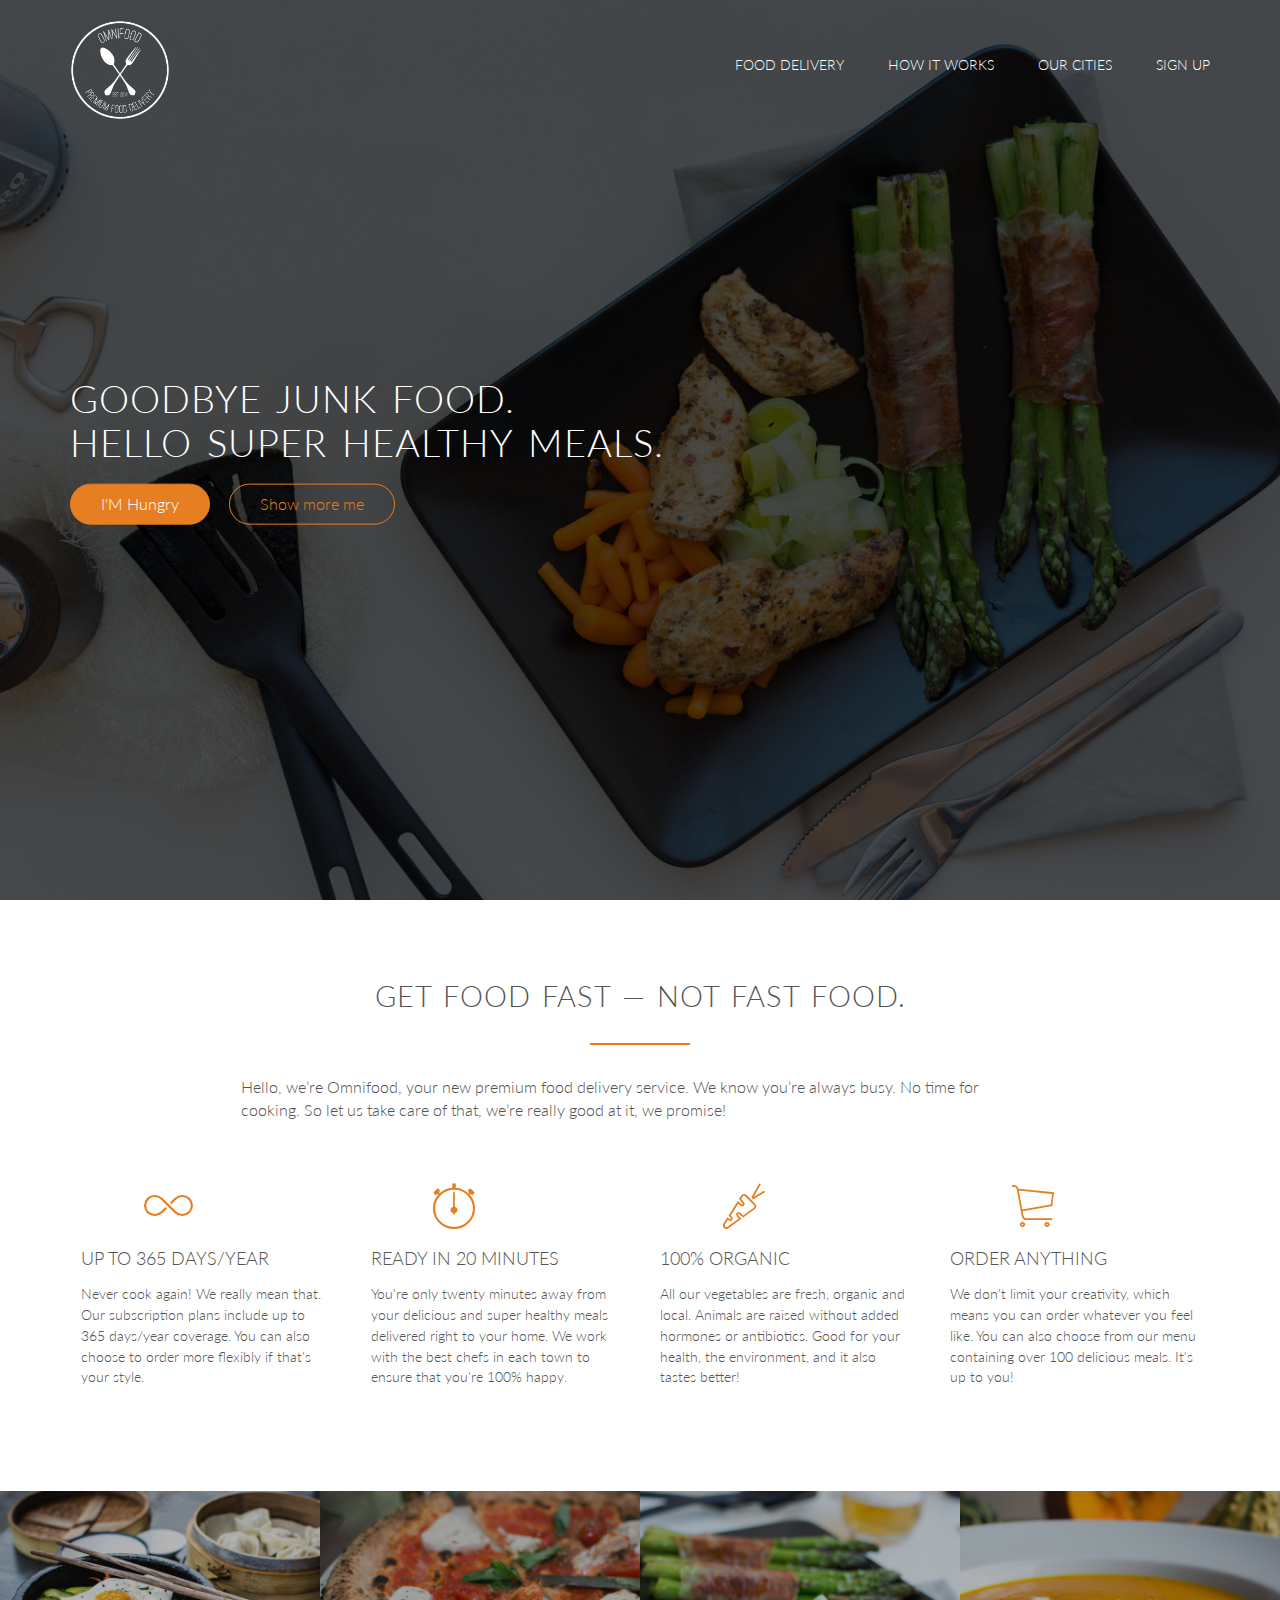
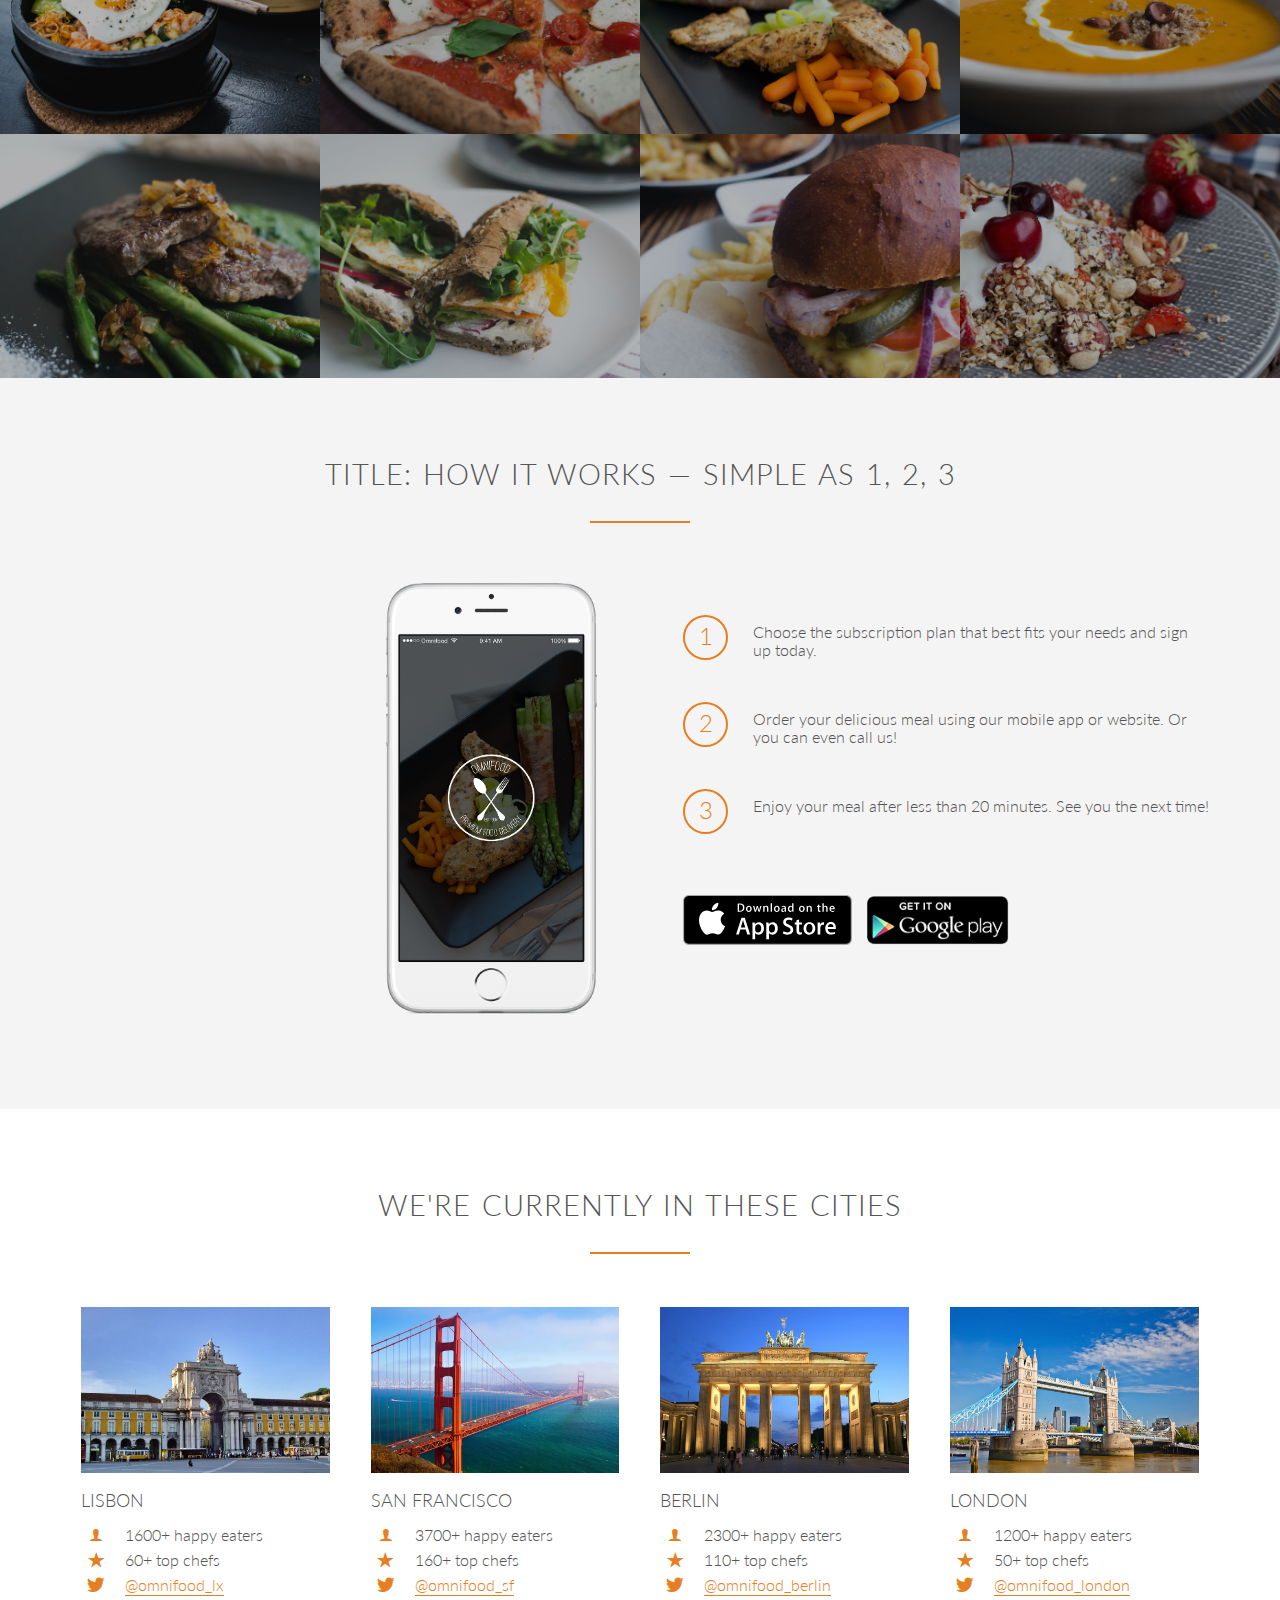
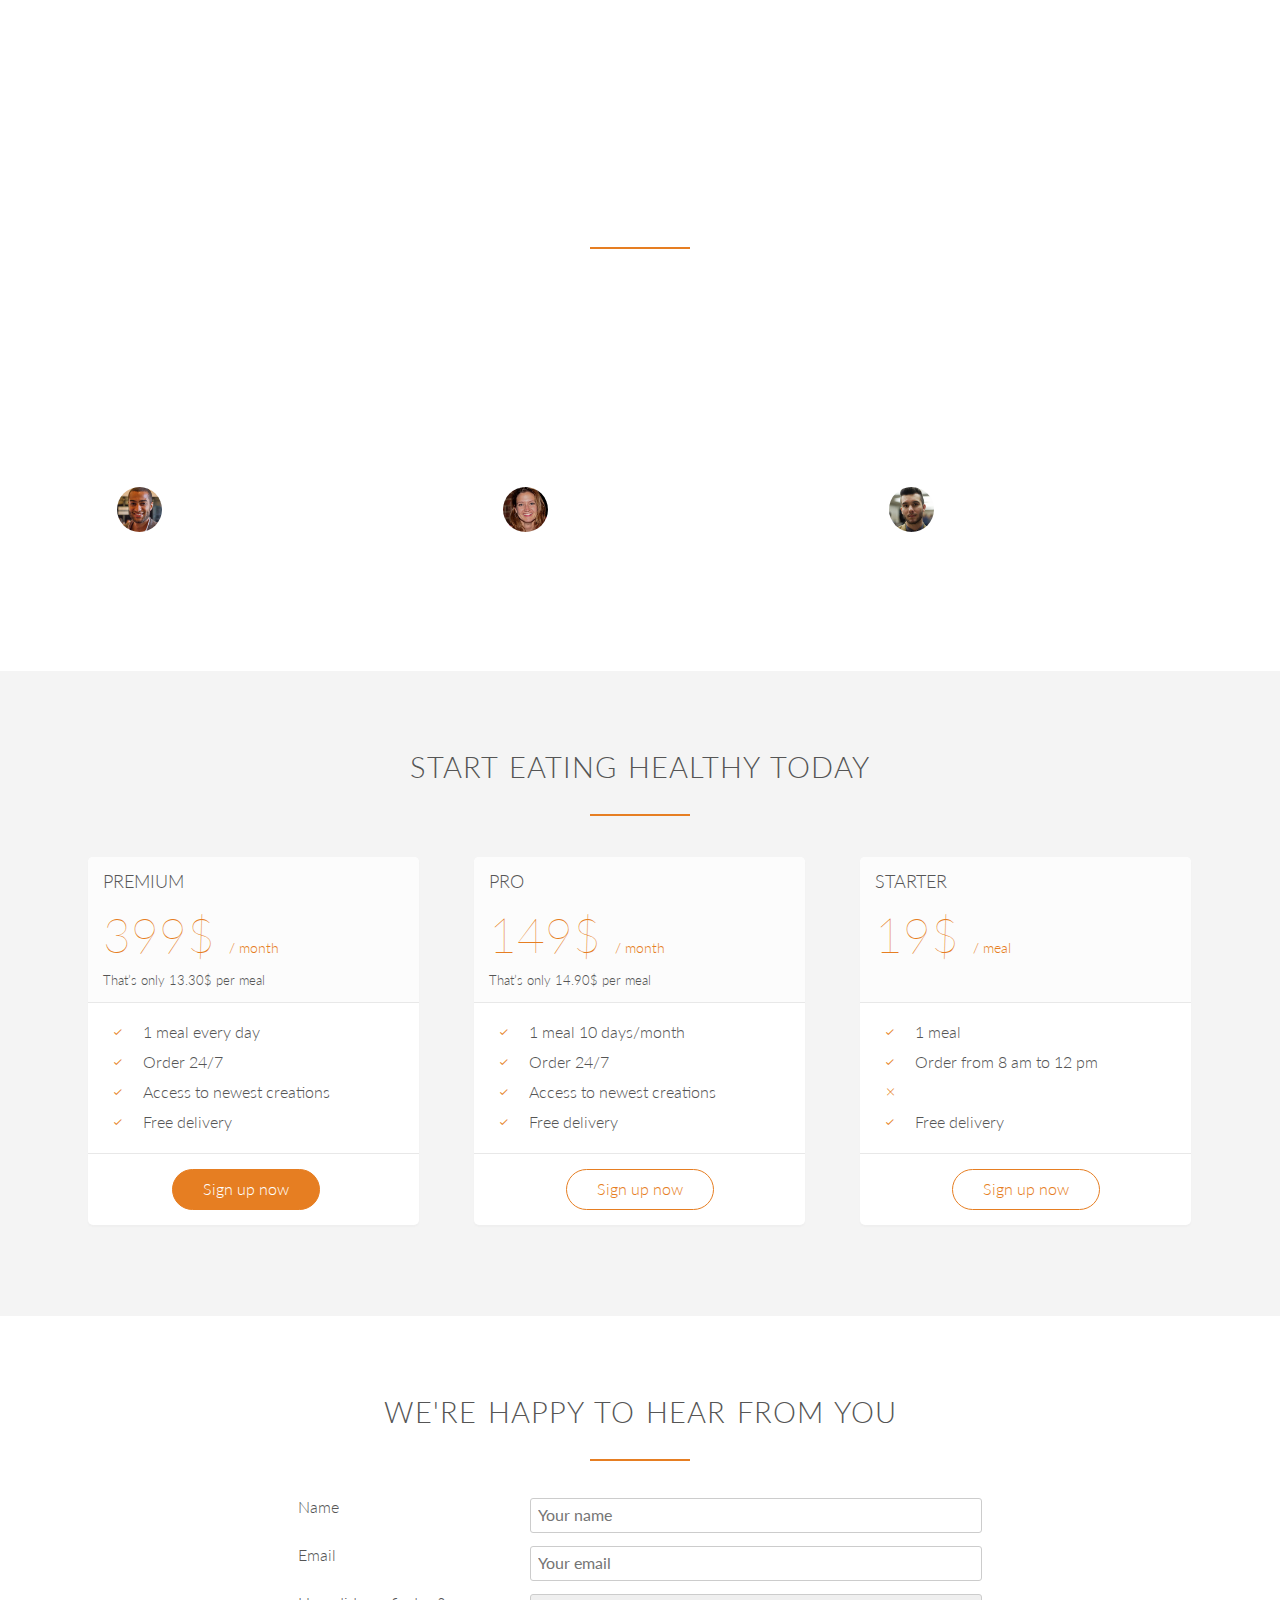
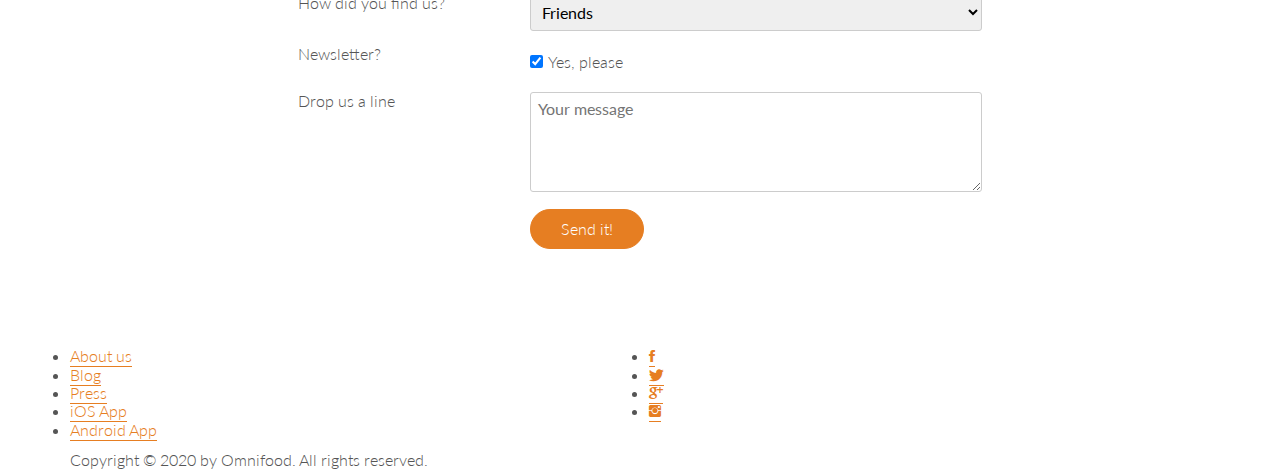
==== commit 92199fab: "Footer has been created in html" ====
--- a/omnifood_project/index.html
+++ b/omnifood_project/index.html
@@ -362,19 +362,45 @@
                     </div> 
                     </div>
                 </form>
-            
-            </div>
-        </section>
+            </div>
+        </section>
+        <footer>
+            <div class="row">
+             <div class="col span-1-of-2">
+                <ul class="footer-nav">
+                    <li><a href="#">About us</a></li> 
+                    <li><a href="#">Blog</a></li> 
+                    <li><a href="#">Press</a></li> 
+                    <li><a href="#">iOS App</a></li>  
+                    <li><a href="#">Android App</a></li>  
+                </ul>
+             </div>
+             <div class="col span-1-of-2">
+                 <ul class="social-links">
+                 <li><a href="#"><i class="ion-social-facebook"></i></a></li> 
+                     <li><a href="#"><i class="ion-social-twitter"></i></a></li> 
+                     <li><a href="#"><i class="ion-social-googleplus"></i></a></li> 
+                     <li><a href="#"><i class="ion-social-instagram"></i></a></li> 
+                 </ul>
+             </div>
+            </div>
+            <div class="row">
+                <p>
+                 Copyright &copy; 2020 by Omnifood. All rights reserved.
+                </p>
+            </div>        
+        </footer>
         
     </body>
 </html>
 
 <!--
+1. About us
+2. Blog
+3. Press
+4. iOS App
+5. Android App
 
-Fields to include:
-Name
-Email
-How did you find us?
-Newsletter
-Drop us a line
+Also include links to facebook, twitter, google+ and Instagram accounts.
+
 -->--- a/omnifood_project/resources/css/style.css
+++ b/omnifood_project/resources/css/style.css
@@ -146,7 +146,8 @@
 /* --------Buttons-------*/
 
 .btn:link,
-.btn:visited {
+.btn:visited,
+input[type=submit]{
     display: inline-block;
     padding: 10px 30px;
     font-weight: 300;
@@ -157,7 +158,8 @@
 }
 
 .btn-full:link,
-.btn-full:visited {
+.btn-full:visited,
+input[type=submit]{
     background-color: #e67e22;
     border: 1px solid #e67e22;
     color: #fff;
@@ -172,7 +174,9 @@
 }
 
 .btn:hover,
-.btn:active {
+.btn:active,
+input[type=submit]:hover,
+input[type=submit]:active{
     background-color: #cf6d17;
     
 }
@@ -456,4 +460,32 @@
 
 .plan-box ul li {
     padding: 5px 0;
-}+}
+
+/* -----------------------------*/
+/* FORM */
+/* -----------------------------*/
+.contact-form {
+    width: 60%;
+    margin: 0 auto;
+}
+
+input[type=text],
+input[type=email],
+select,
+textarea {
+    width: 100%;
+    padding: 7px;
+    border-radius: 3px;
+    border: 1px, solid #ccc;
+}
+
+textarea {
+    height: 100px;
+}
+
+input[type=checkbox]{
+    margin: 10px 5px 10px 0;
+}
+
+*:focus {outline: none}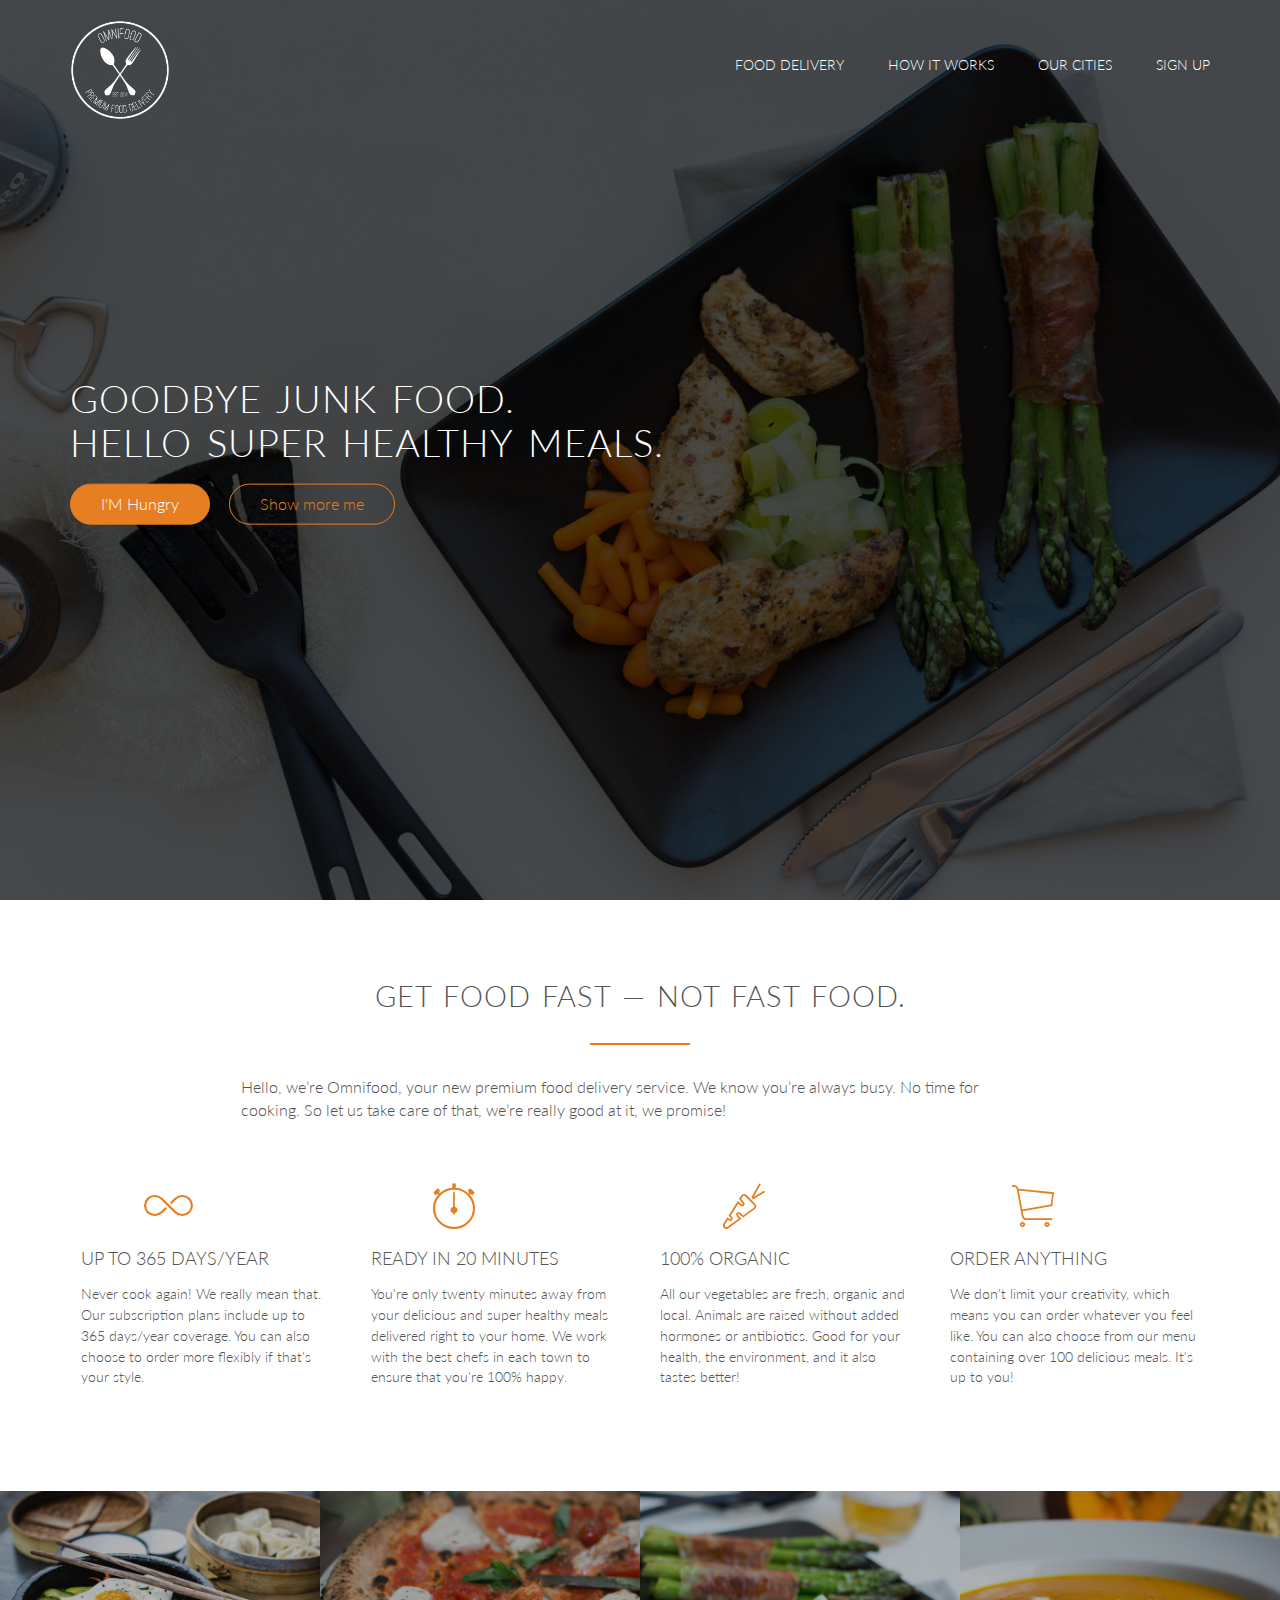
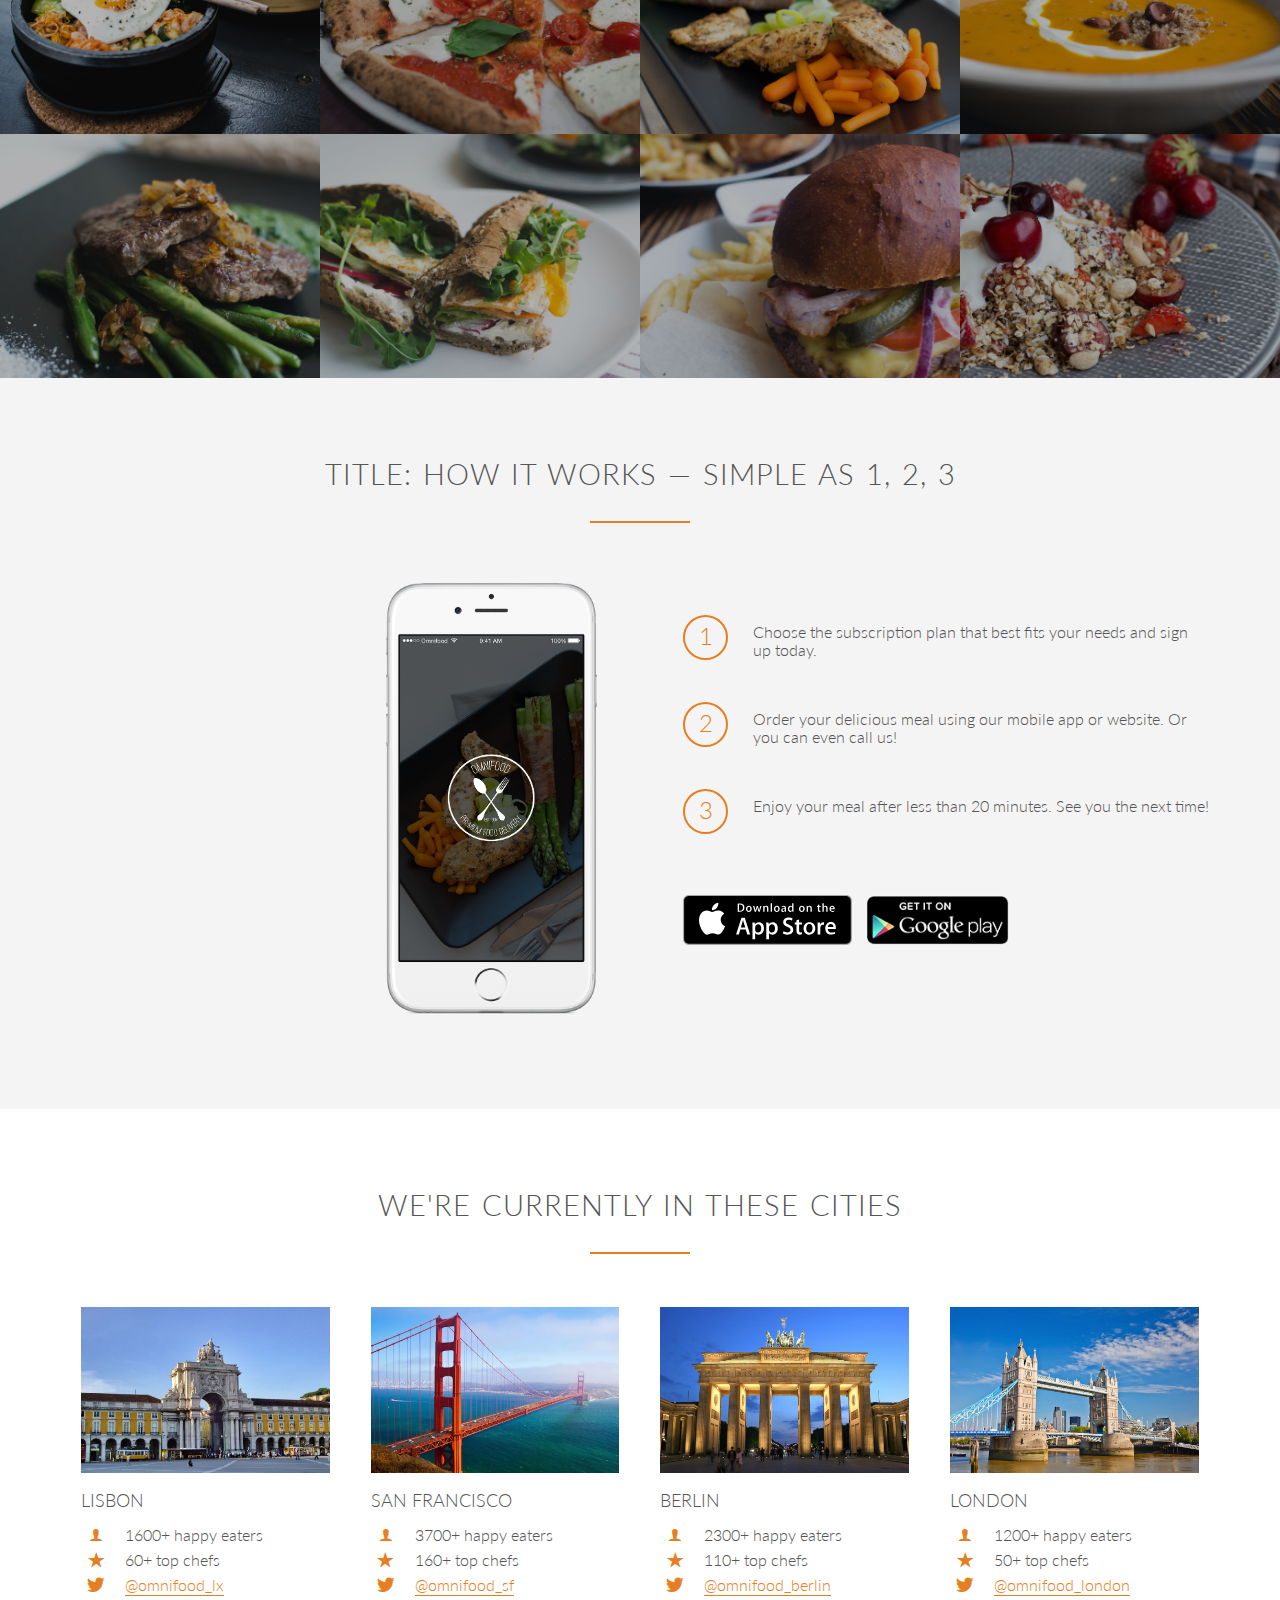
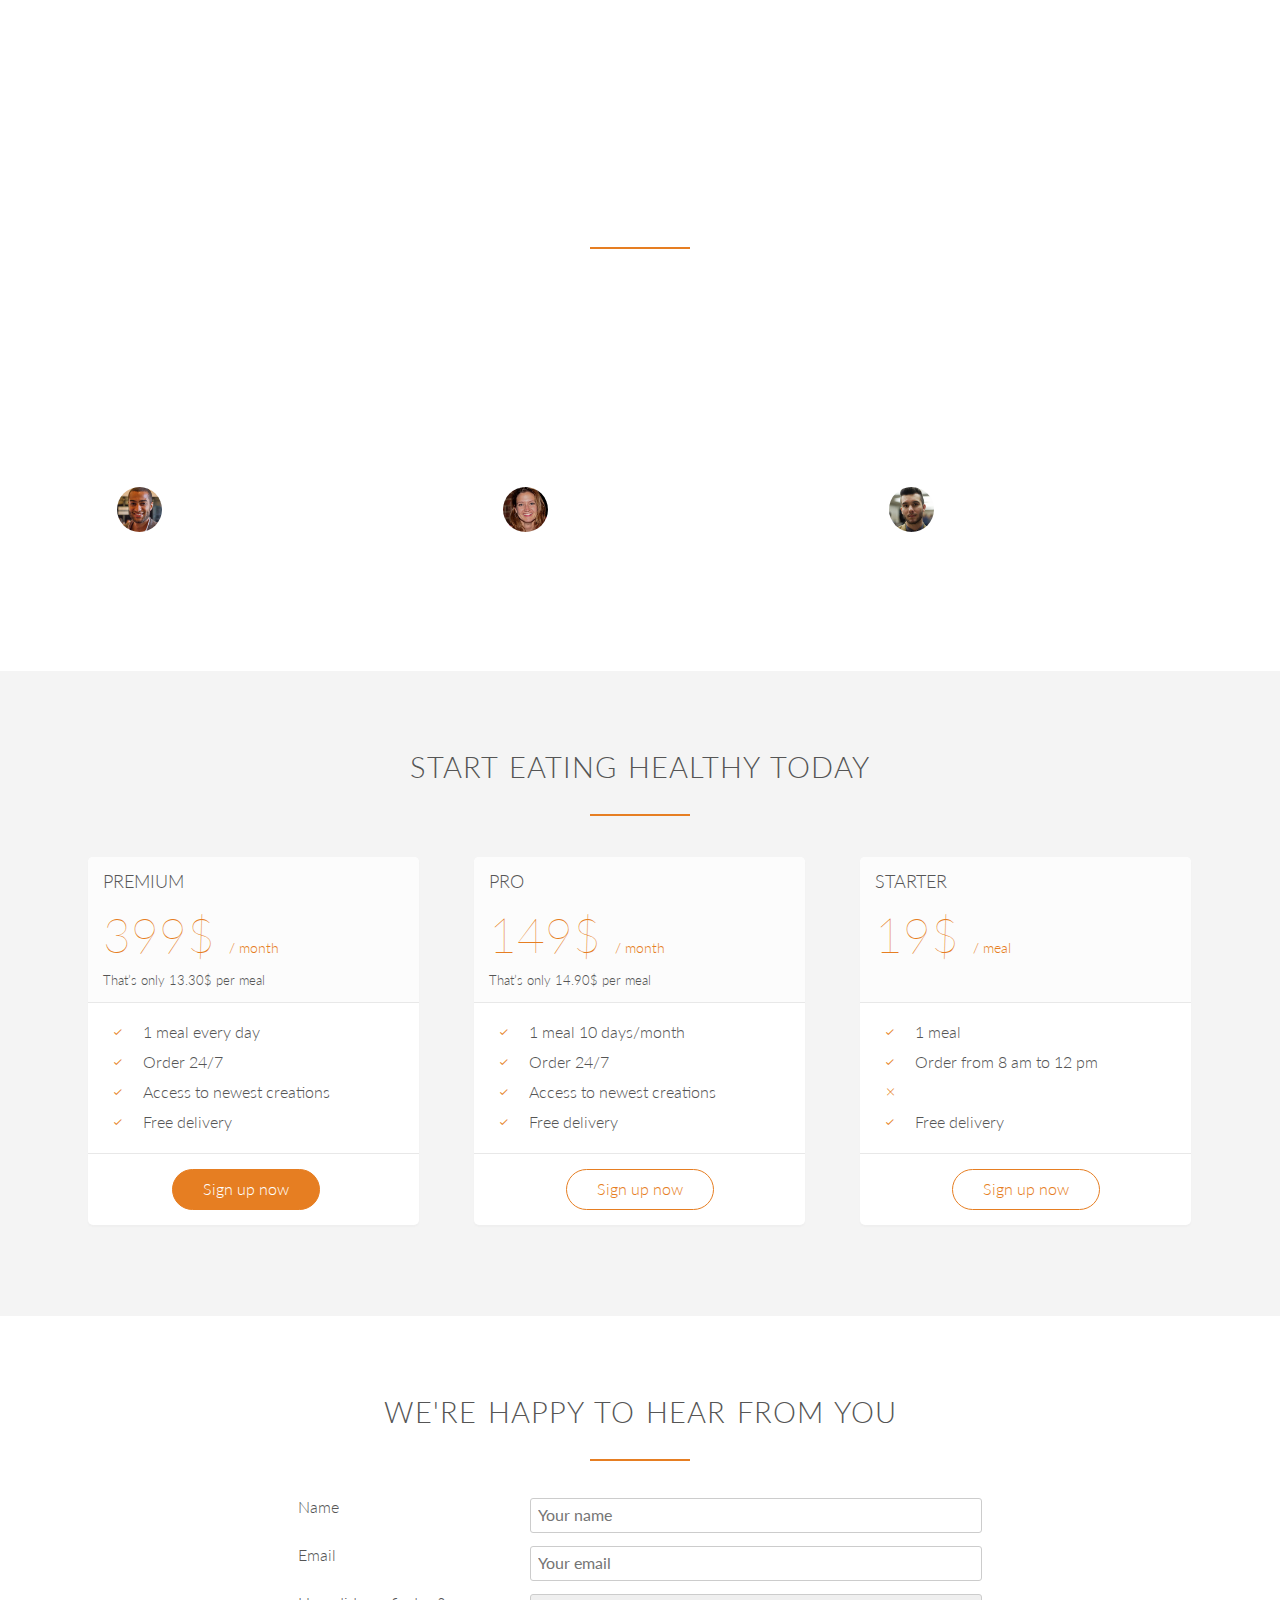
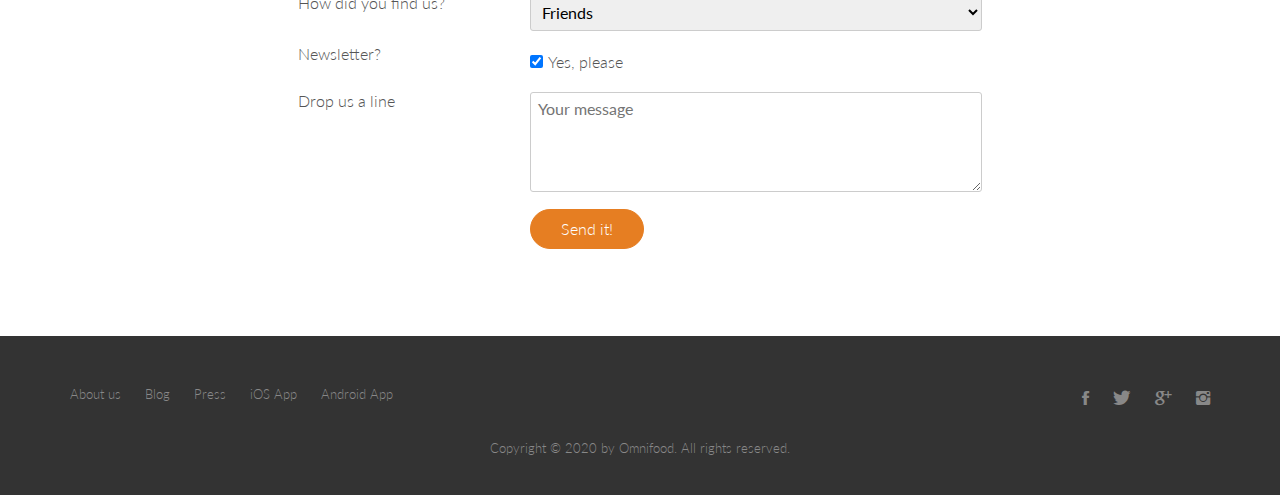
==== commit 3bcc0aeb: "Footer has been formated in css" ====
--- a/omnifood_project/index.html
+++ b/omnifood_project/index.html
@@ -393,14 +393,3 @@
         
     </body>
 </html>
-
-<!--
-1. About us
-2. Blog
-3. Press
-4. iOS App
-5. Android App
-
-Also include links to facebook, twitter, google+ and Instagram accounts.
-
--->--- a/omnifood_project/resources/css/style.css
+++ b/omnifood_project/resources/css/style.css
@@ -488,4 +488,89 @@
     margin: 10px 5px 10px 0;
 }
 
-*:focus {outline: none}+*:focus {outline: none}
+
+
+/* -----------------------------*/
+/* FOOTER */
+/* -----------------------------*/
+
+footer {  
+background-color: #333;
+    padding: 40px;
+    font-size: 80%;
+}
+
+.footer-nav {
+    list-style: none;
+    float: left;
+}
+
+.social-links {
+    list-style: none;
+    float: right;
+}
+
+.footer-nav li,
+.social-links li {
+    display: inline-block;
+    margin-right: 20px;
+}
+
+.footer-nav li:last-child,
+.social-links li:last-child {
+    margin: 0;
+}
+
+.footer-nav li a:link,
+.footer-nav li a:visited,
+.social-links li a:link,
+.social-links li a:visited {
+    text-decoration: none;
+    border: 0;
+    color: #888;
+    transition: 0.2s;
+}
+
+.footer-nav li a:hover,
+.footer-nav li a:active {
+    color: #ddd;
+}
+
+.social-links li a:link,
+.social-links li a:visited {
+    font-size: 150%;
+}
+
+.ion-social-facebook,
+.ion-social-twitter,
+.ion-social-googleplus,
+.ion-social-instagram {
+    transition: color 0.2s;
+}
+
+
+
+.ion-social-facebook:hover{
+    color: #3b5998;
+}
+.ion-social-twitter:hover{
+    color: #55acee;
+}
+.ion-social-googleplus:hover{
+    color: #dd4b39;
+}
+.ion-social-instagram:hover{
+    color: #e95950;
+}
+
+
+footer p {
+    color: #888;
+    text-align: center;
+    margin-top: 20px;
+}
+
+
+
+
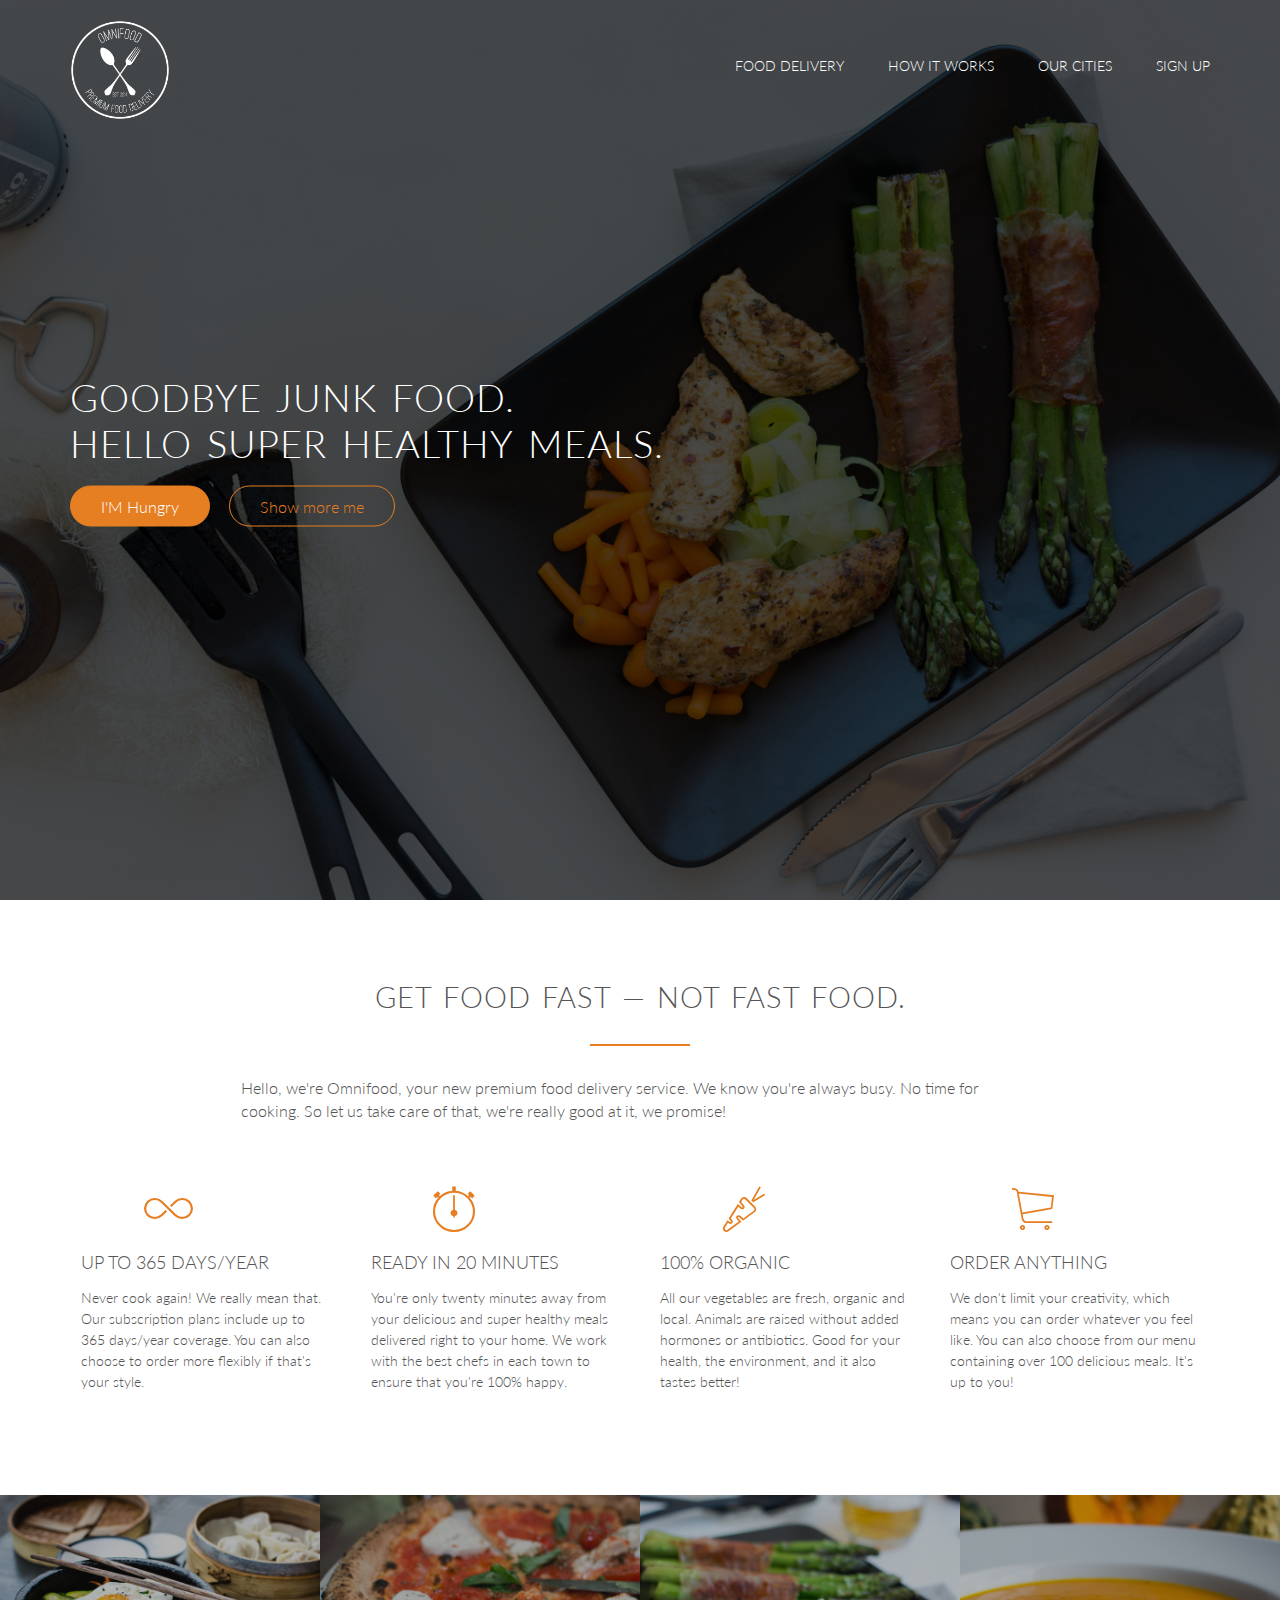
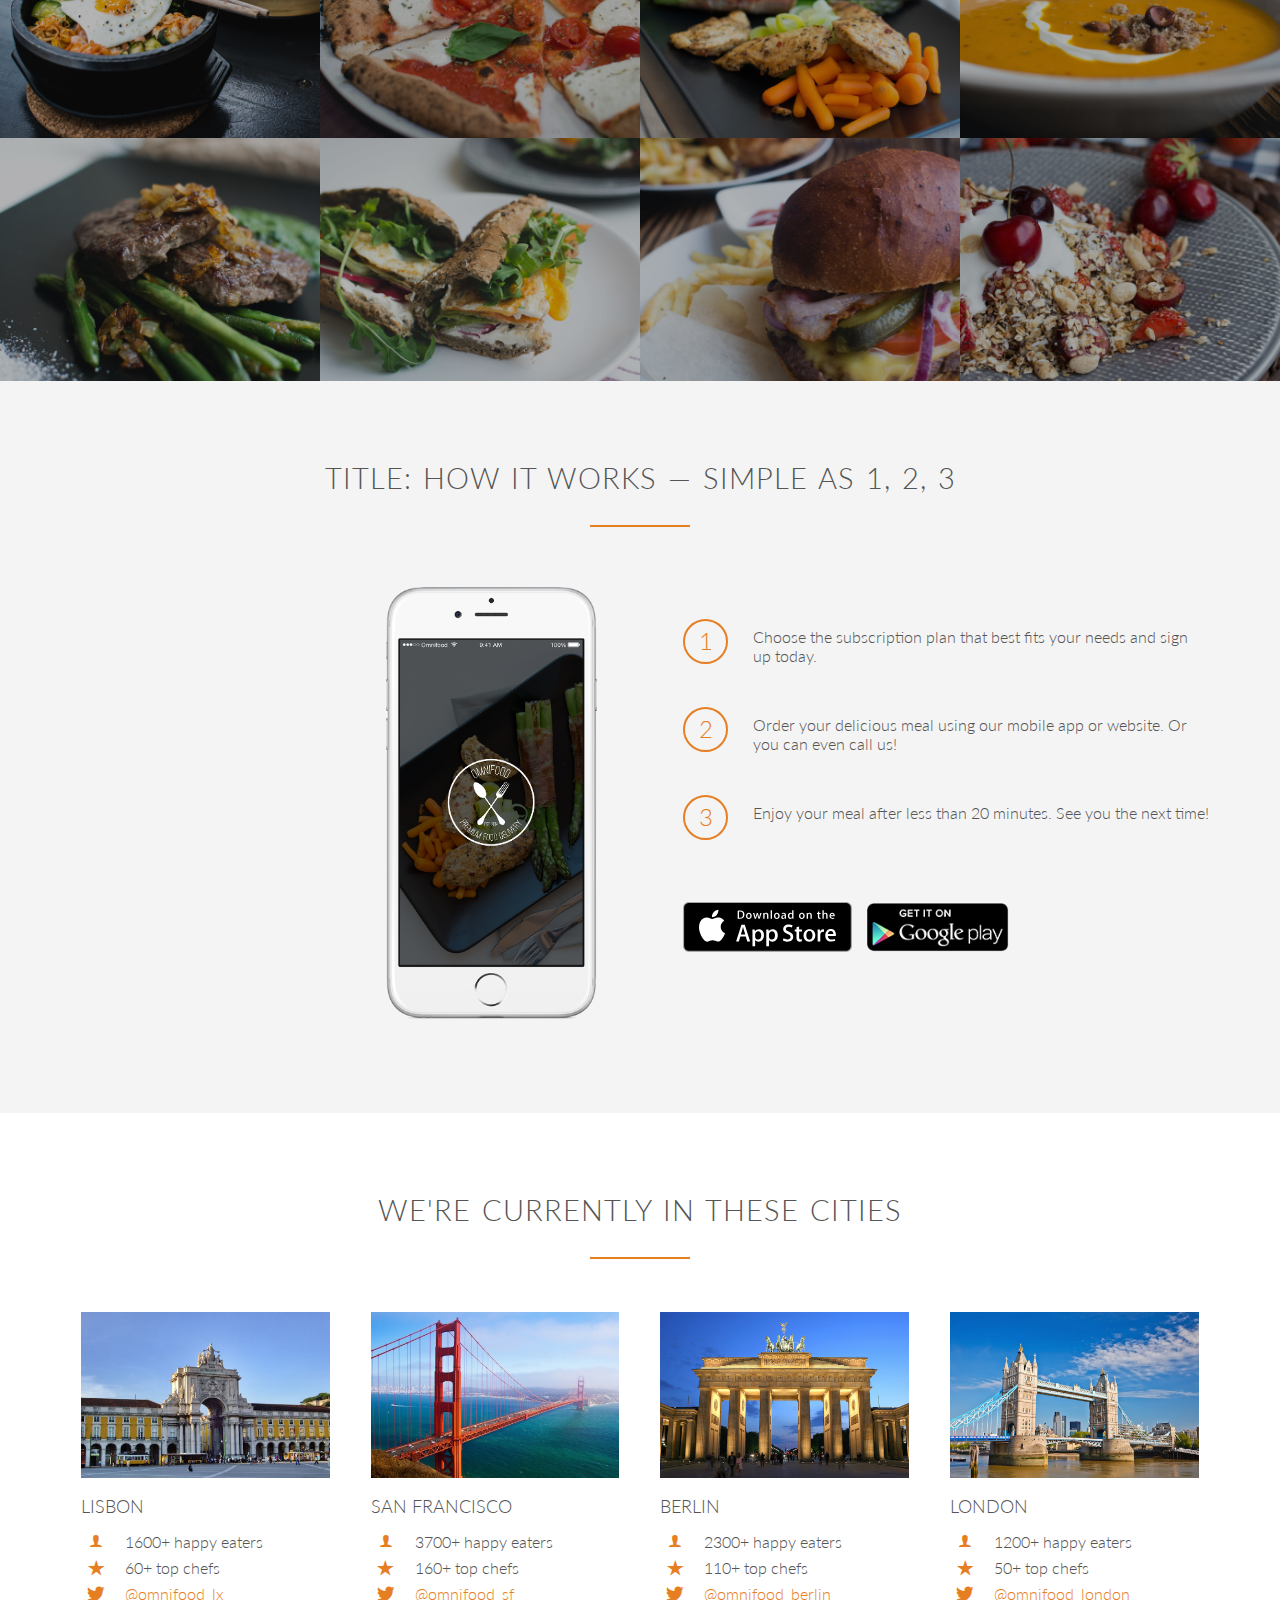
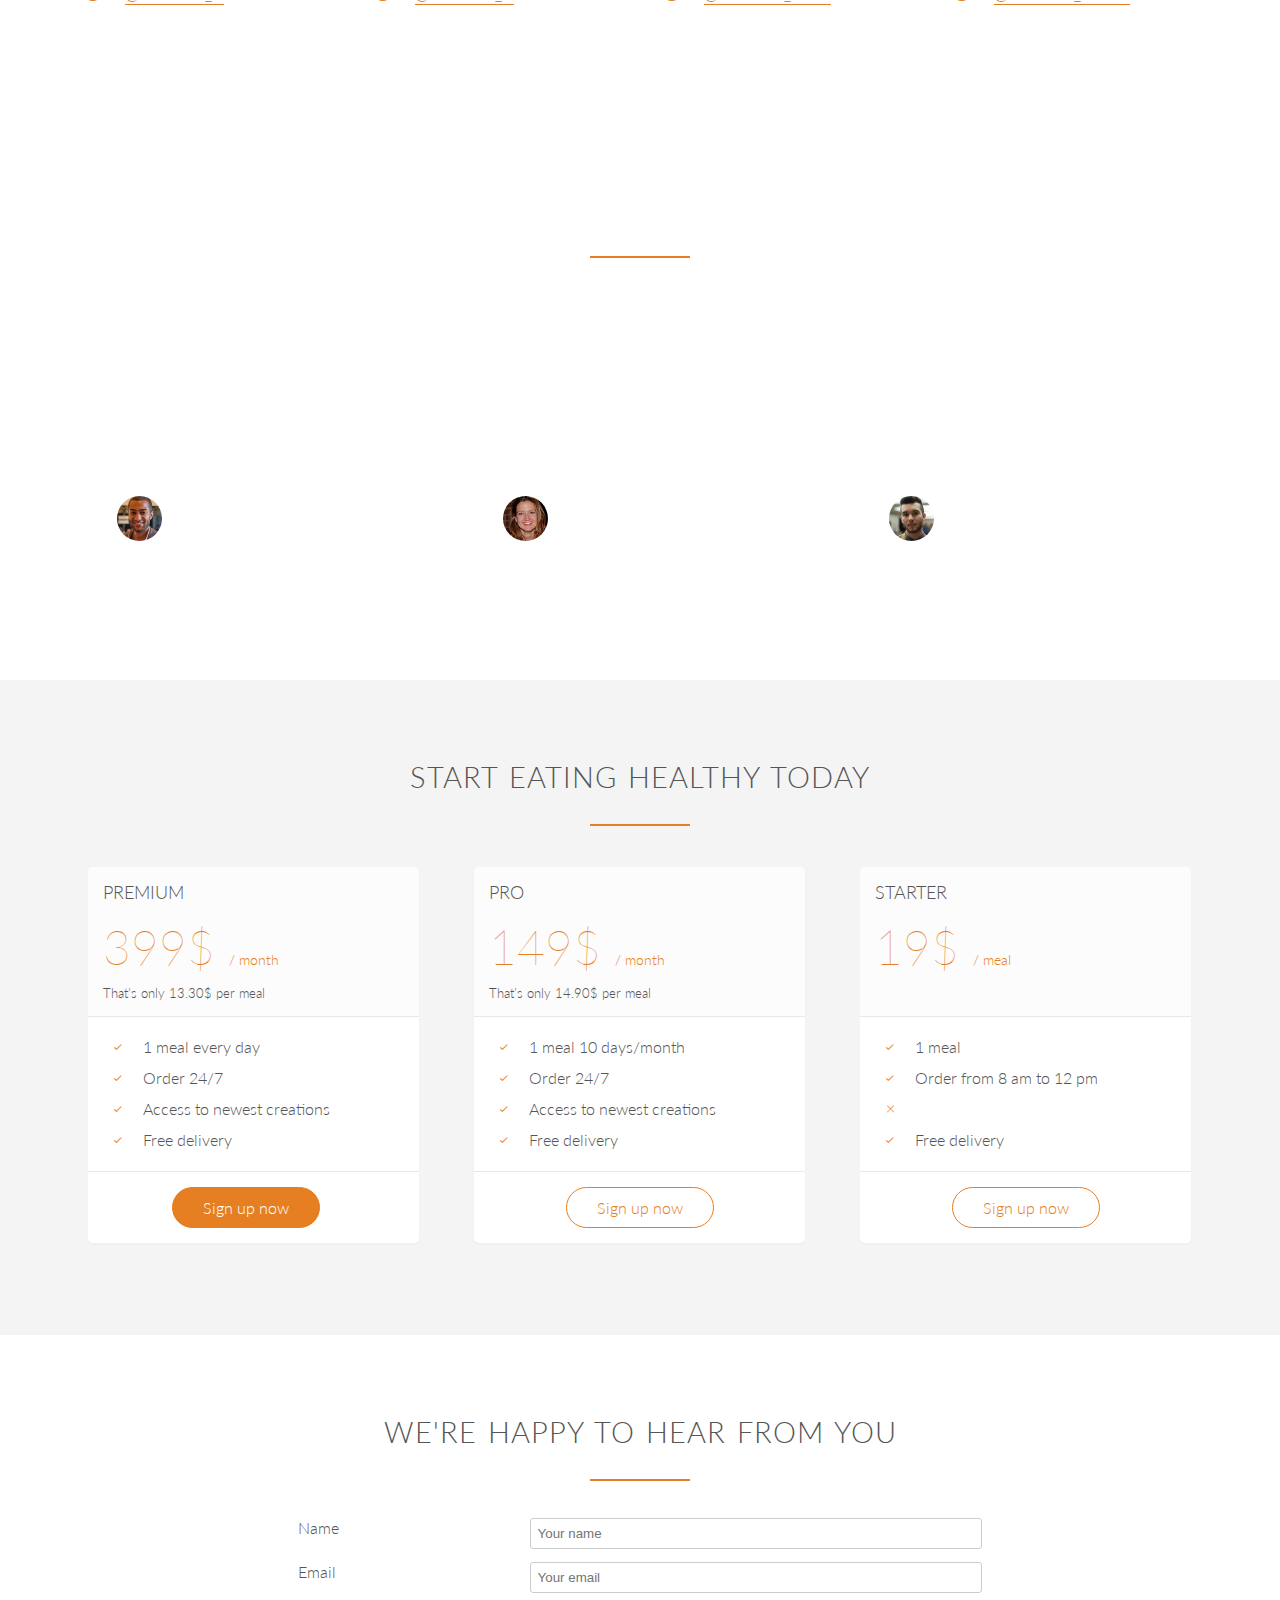
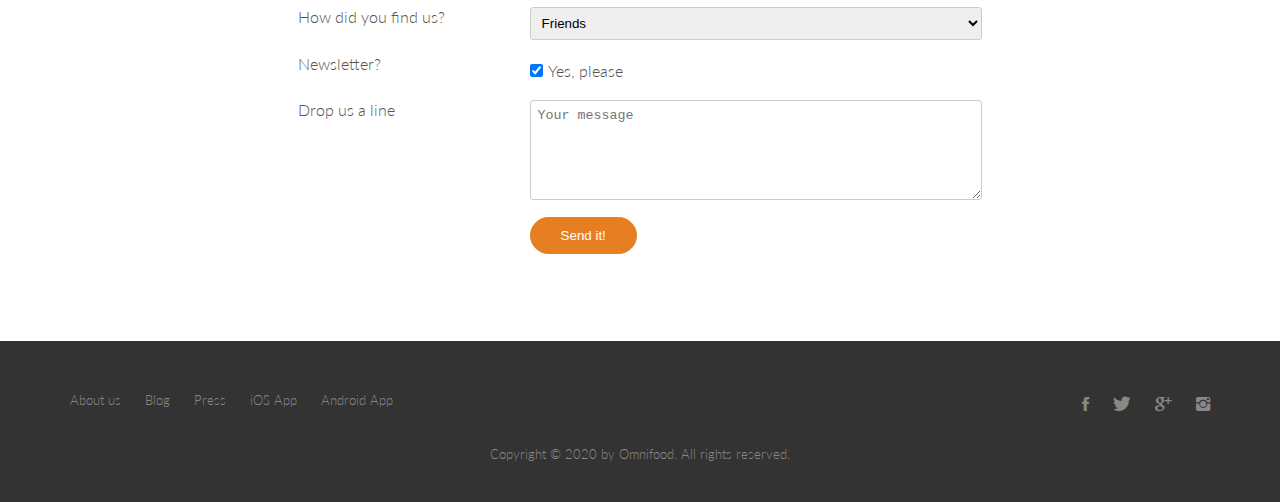
==== commit 579dd794: "Media queries have been created to resize website" ====
--- a/omnifood_project/index.html
+++ b/omnifood_project/index.html
@@ -1,10 +1,14 @@
 <!DOCTYPE html>
 <html lang="en">
     <head>
+        
+        <meta name="viewport" content="width=device-width, initial-scale=1.0"
+        
         <link rel="stylesheet" type="text/css" href="vendors/css/normalize.css"> 
         <link rel="stylesheet" type="text/css" href="vendors/css/grid.css"> 
         <link rel="stylesheet" type="text/css" href="vendors/css/ionicons.min.css">
         <link rel="stylesheet" type="text/css" href="resources/css/style.css">
+        <link rel="stylesheet" type="text/css" href="resources/css/queries.css">
         <link rel="preconnect" href="https://fonts.gstatic.com">
         <link href="https://fonts.googleapis.com/css2?family=Lato:ital,wght@0,100;0,300;0,400;1,300&display=swap" rel="stylesheet">
         <title>Omnifood</title>
@@ -35,7 +39,7 @@
         <section class="section-features">
             <div class="row">
                 <h2>Get food fast &mdash; not fast food.</h2>
-                <p class="long-copy">Hello, we’re Omnifood, your new premium food delivery service. We know you’re always busy. No time for cooking. So let us take care of that, we’re really good at it, we promise!
+                <p class="long-copy">Hello, we're Omnifood, your new premium food delivery service. We know you're always busy. No time for cooking. So let us take care of that, we're really good at it, we promise!
                 </p>
             </div>
             
--- a/omnifood_project/resources/css/queries.css
+++ b/omnifood_project/resources/css/queries.css
@@ -0,0 +1,39 @@
+
+/* Big tablets to 1200px*/
+
+@media only screen and (max-width: 1200px){
+    .hero-text-box {
+    width: 100%;
+    padding: 0 2%;      
+}
+    .row {padding: 0 2%;}
+}
+
+
+
+/* Small tablet to big tablets from 768 to 1023px*/
+
+@media only screen and (max-width: 1023px){
+    body {font-size: 18px;}
+    section {padding: 60px 0;}
+    
+    .long-copy {
+    width: 80%;
+    margin-left: 10%;
+}
+}
+
+
+/* Small phones to small tablets from 481 to 767px*/
+
+@media only screen and (max-width: 767px){
+    
+}
+
+
+/* Small phones from 0 to 480px*/
+
+@media only screen and (max-width: 480px){
+    
+}
+
